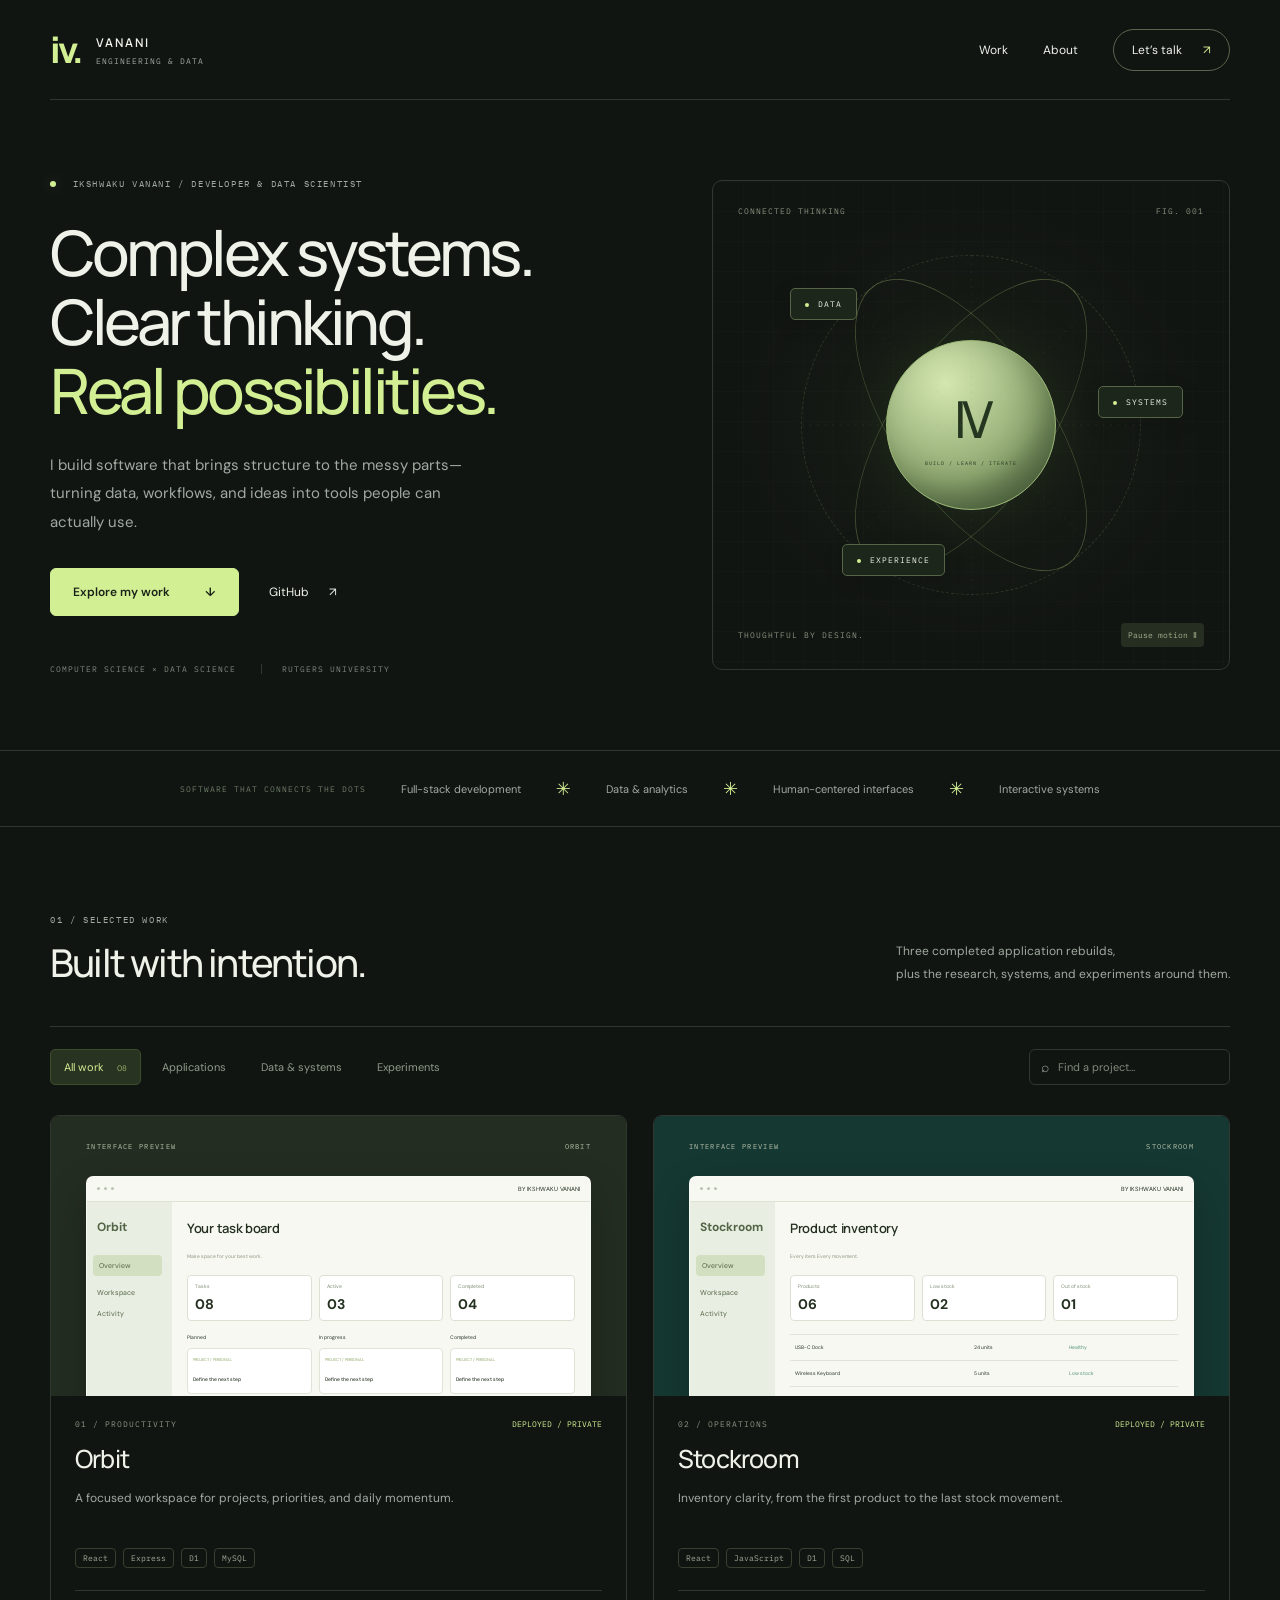
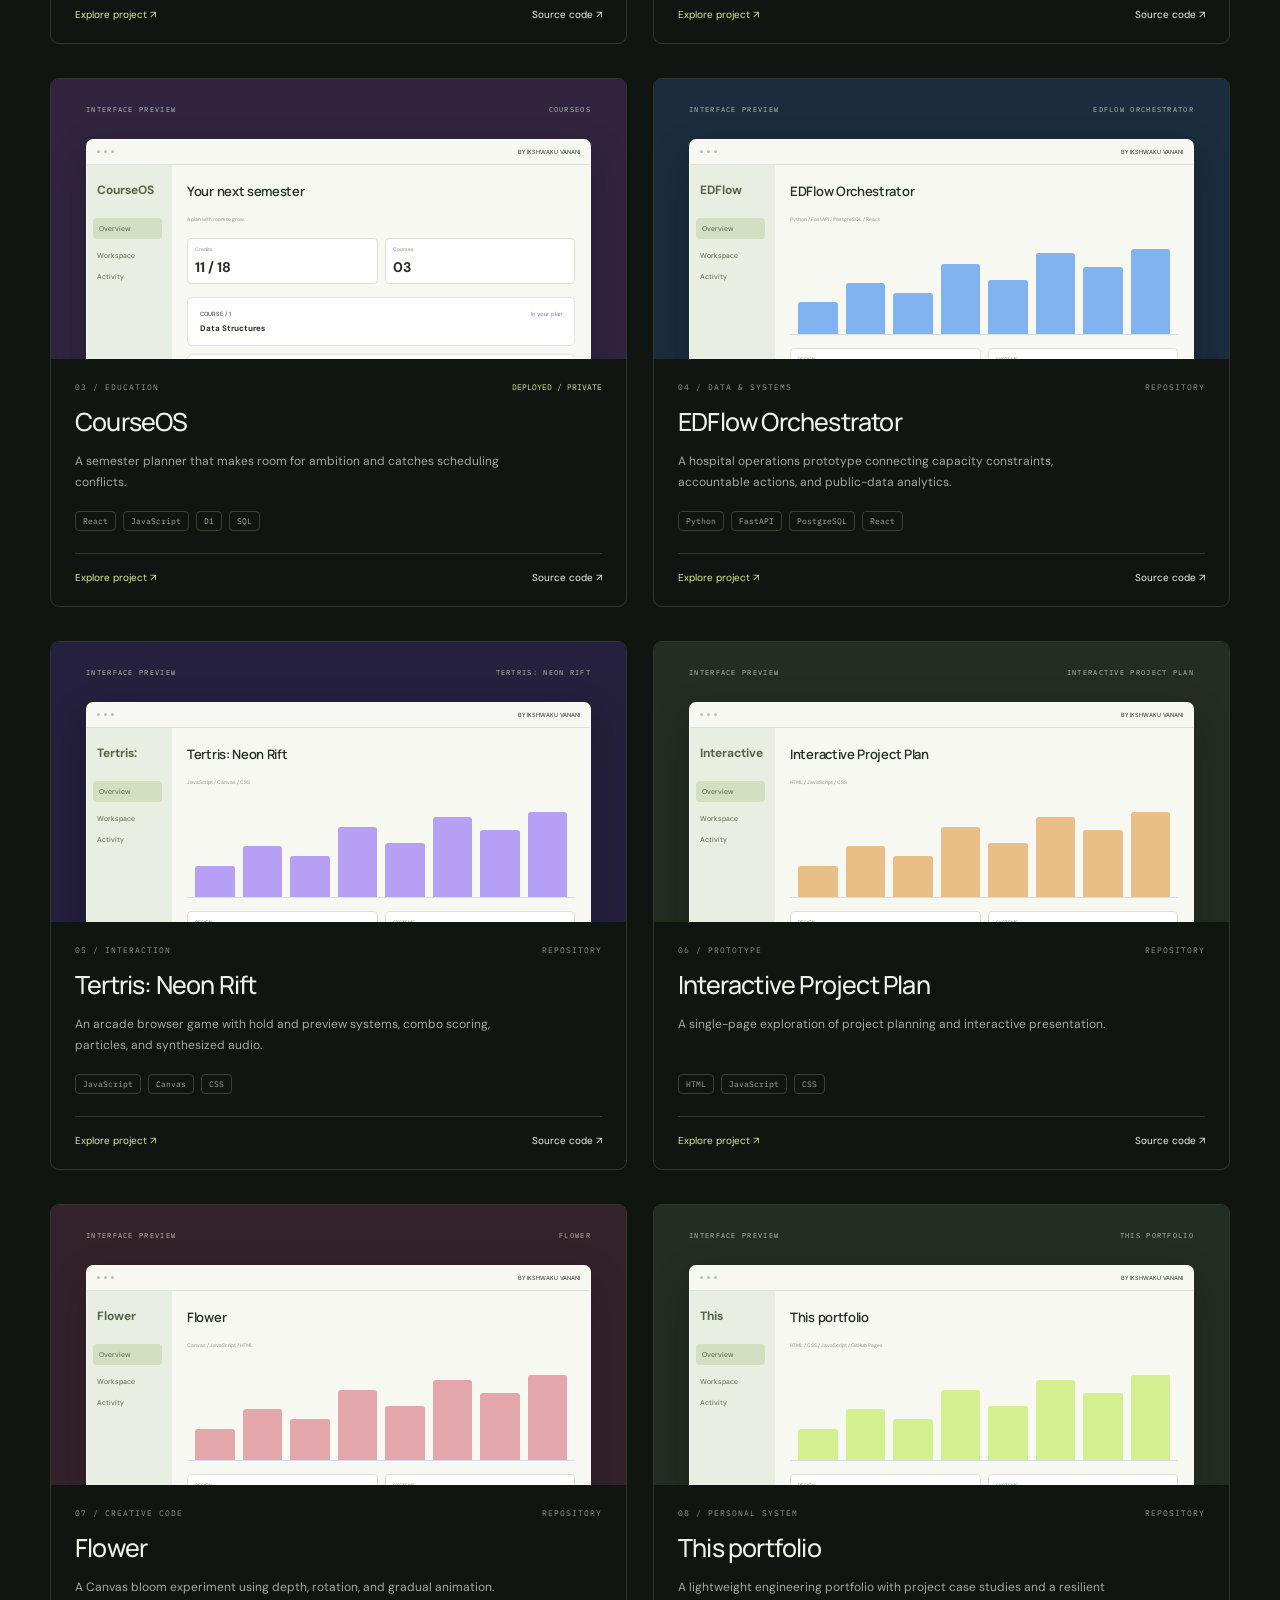
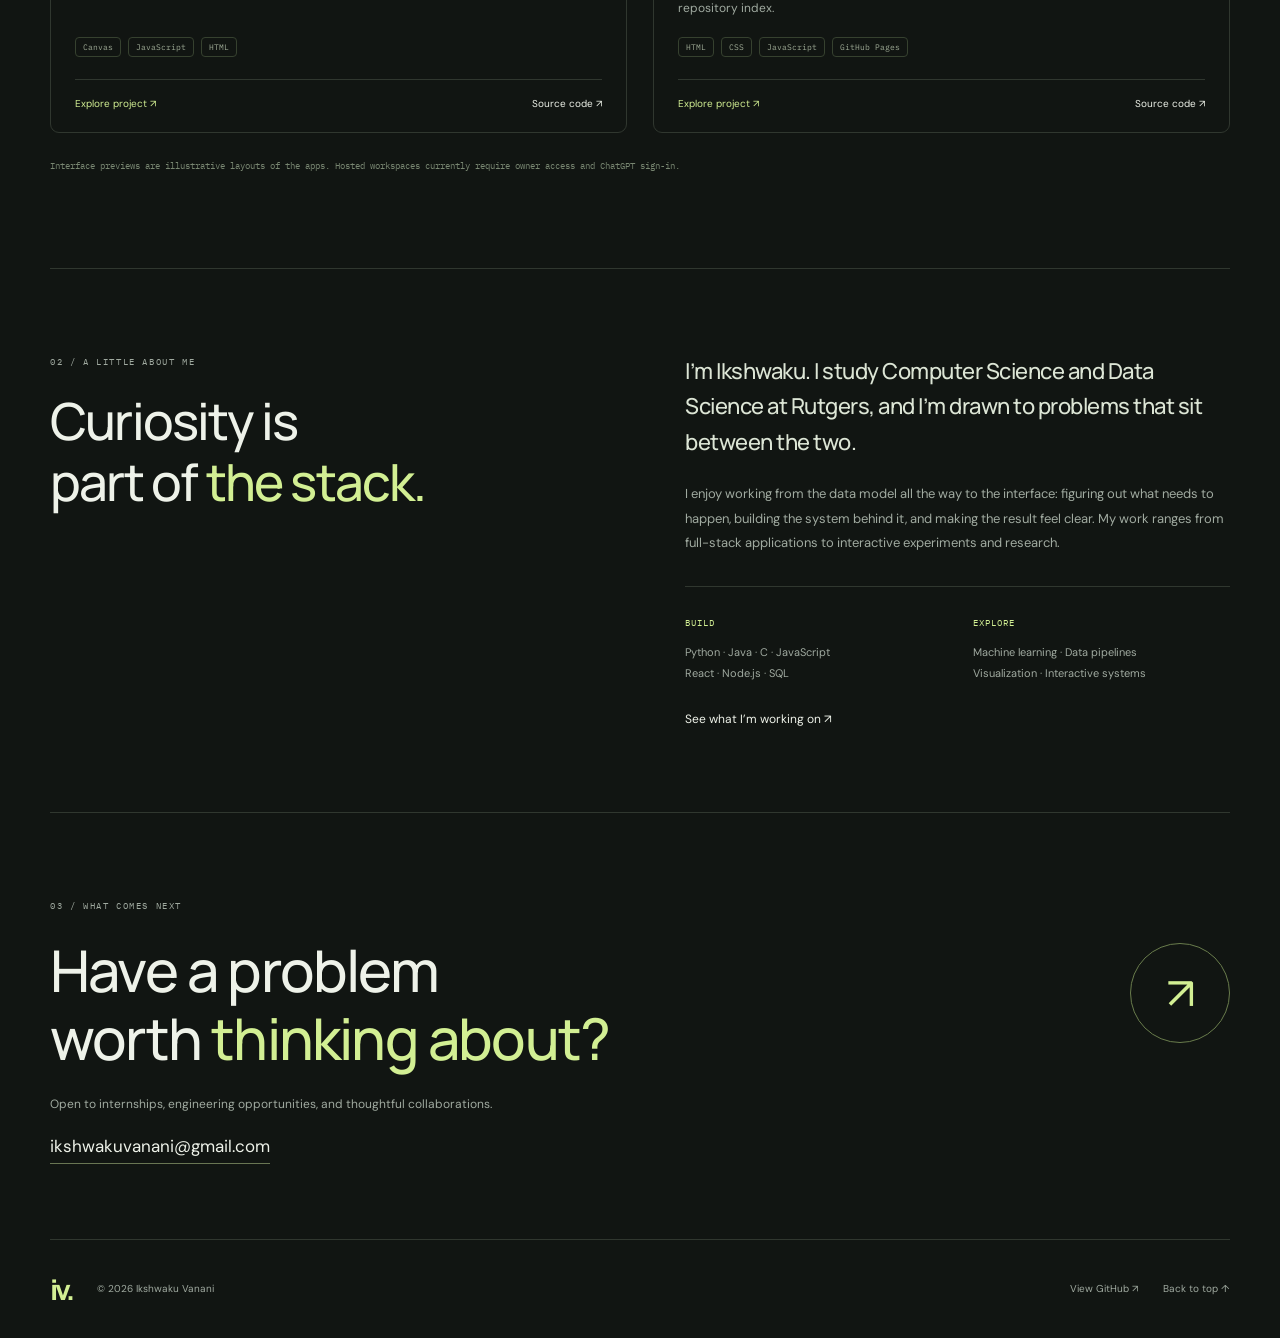
==== index.html @ 369c9acb "Rebuild portfolio with technical visual identity and complete application case studies" ====
<!doctype html><html lang="en"><head><meta charset="utf-8"><meta name="viewport" content="width=device-width,initial-scale=1"><meta name="theme-color" content="#111512"><meta name="description" content="Ikshwaku Vanani — software engineering, data science, and thoughtfully built web applications."><title>IV Vanani — Engineering & Data</title><link rel="icon" href="favicon.svg" type="image/svg+xml"><link rel="preconnect" href="https://fonts.googleapis.com"><link rel="preconnect" href="https://fonts.gstatic.com" crossorigin><link href="https://fonts.googleapis.com/css2?family=DM+Sans:wght@400;500;600;700&family=Manrope:wght@400;500;600;700;800&family=IBM+Plex+Mono:wght@400;500&display=swap" rel="stylesheet"><link rel="stylesheet" href="style.css"></head><body><a class="skip" href="#main">Skip to content</a><header class="site-header"><a class="brand" href="index.html" aria-label="IV Vanani home"><span class="brand-symbol">iv.</span><span>VANANI<span class="brand-sub">ENGINEERING & DATA</span></span></a><nav aria-label="Main navigation"><a href="index.html#work">Work</a><a href="index.html#about">About</a><a href="mailto:ikshwakuvanani@gmail.com" class="nav-contact">Let’s talk <span>↗</span></a></nav></header>
<main id="main"><section class="hero" id="top"><div class="hero-copy"><div class="eyebrow"><i></i> IKSHWAKU VANANI / DEVELOPER & DATA SCIENTIST</div><h1>Complex systems.<br/>Clear thinking.<br/><span>Real possibilities.</span></h1><p>I build software that brings structure to the messy parts—turning data, workflows, and ideas into tools people can actually use.</p><div class="hero-actions"><a class="button primary" href="#work">Explore my work <span>↓</span></a><a class="text-link" href="https://github.com/IkshwakuVanani" target="_blank" rel="noopener noreferrer">GitHub <span>↗</span></a></div><div class="hero-caption"><span>COMPUTER SCIENCE × DATA SCIENCE</span><span>RUTGERS UNIVERSITY</span></div></div><div class="system-art" aria-label="Illustration of an interconnected software system"><div class="art-label"><span>CONNECTED THINKING</span><span>FIG. 001</span></div><div class="orbit-ring r1"></div><div class="orbit-ring r2"></div><div class="orbit-ring r3"></div><div class="core"><span>IV</span><small>BUILD / LEARN / ITERATE</small></div><div class="node n1"><i></i>DATA</div><div class="node n2"><i></i>SYSTEMS</div><div class="node n3"><i></i>EXPERIENCE</div><svg class="art-grid" viewBox="0 0 500 520" aria-hidden="true"><path d="M250 80V440M70 260H430M123 133L377 387M123 387L377 133"/></svg><div class="art-bottom"><span>THOUGHTFUL BY DESIGN.</span><button id="motion-toggle" aria-pressed="false" aria-label="Pause decorative animation">Pause motion Ⅱ</button></div></div></section>
<div class="tech-strip"><span>SOFTWARE THAT CONNECTS THE DOTS</span><span>Full-stack development</span><b>✳</b><span>Data & analytics</span><b>✳</b><span>Human-centered interfaces</span><b>✳</b><span>Interactive systems</span></div>
<section class="work section" id="work"><div class="section-heading"><div><span class="eyebrow">01 / SELECTED WORK</span><h2>Built with intention.</h2></div><p>Three completed application rebuilds,<br/>plus the research, systems, and experiments around them.</p></div><div class="project-tools"><div class="filters" role="group" aria-label="Project category"><button class="active" data-filter="All" aria-pressed="true">All work <span>08</span></button><button data-filter="Applications" aria-pressed="false">Applications</button><button data-filter="Data" aria-pressed="false">Data & systems</button><button data-filter="Experiments" aria-pressed="false">Experiments</button></div><label class="search"><span>⌕</span><span class="sr-only">Search projects</span><input id="search" type="search" placeholder="Find a project…" autocomplete="off"></label></div><p class="sr-only" id="result-count" role="status"></p><div class="projects" id="projects"></div><p class="empty" id="empty" hidden>No projects match that search. Try a different term.</p><p class="data-note">Interface previews are illustrative layouts of the apps. Hosted workspaces currently require owner access and ChatGPT sign-in.</p></section>
<section class="about section" id="about"><div><span class="eyebrow">02 / A LITTLE ABOUT ME</span><h2>Curiosity is<br/>part of <em>the stack.</em></h2></div><div class="about-copy"><p class="large">I’m Ikshwaku. I study Computer Science and Data Science at Rutgers, and I’m drawn to problems that sit between the two.</p><p>I enjoy working from the data model all the way to the interface: figuring out what needs to happen, building the system behind it, and making the result feel clear. My work ranges from full-stack applications to interactive experiments and research.</p><div class="skills"><div><span>BUILD</span><p>Python · Java · C · JavaScript<br/>React · Node.js · SQL</p></div><div><span>EXPLORE</span><p>Machine learning · Data pipelines<br/>Visualization · Interactive systems</p></div></div><a href="https://github.com/IkshwakuVanani" target="_blank" rel="noopener noreferrer" class="text-link">See what I’m working on ↗</a></div></section>
<section class="contact section" id="contact"><span class="eyebrow">03 / WHAT COMES NEXT</span><div><h2>Have a problem<br/>worth <em>thinking about?</em></h2><a class="contact-arrow" href="mailto:ikshwakuvanani@gmail.com" aria-label="Email Ikshwaku Vanani">↗</a></div><p>Open to internships, engineering opportunities, and thoughtful collaborations.</p><a class="email" href="mailto:ikshwakuvanani@gmail.com">ikshwakuvanani@gmail.com</a></section></main>
<footer class="site-footer"><a class="brand-symbol" href="index.html">iv.</a><span>© <span id="year">2026</span> Ikshwaku Vanani</span><a href="https://github.com/IkshwakuVanani" target="_blank" rel="noopener noreferrer">View GitHub ↗</a><a href="#top">Back to top ↑</a></footer><script src="projects.js"></script><script src="app.js" defer></script></body></html>
---- style.css ----
:root{--bg:#111512;--panel:#191e1a;--ink:#eef2e9;--muted:#a0aaa0;--line:#30372f;--accent:#d2ef93}*{box-sizing:border-box}html{scroll-behavior:smooth;scroll-padding-top:100px}body{margin:0;background:var(--bg);color:var(--ink);font:14px 'DM Sans',system-ui,sans-serif}a{color:inherit;text-decoration:none}button,input{font:inherit}button{cursor:pointer}button,a,input{outline-offset:5px}::selection{background:var(--accent);color:var(--bg)}.site-header,.section,.site-footer,.hero{width:min(1320px,calc(100% - 100px));margin:auto}.site-header{height:100px;display:flex;align-items:center;justify-content:space-between;border-bottom:1px solid var(--line)}.brand{display:flex;gap:15px;align-items:center;font:600 12px Manrope;letter-spacing:2px}.brand-symbol{font:800 36px Manrope;letter-spacing:-3px;color:var(--accent)}.brand-sub{display:block;font:8px 'IBM Plex Mono',monospace;letter-spacing:1px;color:var(--muted);margin-top:5px}.site-header nav{display:flex;gap:35px;align-items:center;font-size:12px}.nav-contact{border:1px solid #59654f;padding:12px 18px;border-radius:30px}.nav-contact span{margin-left:18px;color:var(--accent)}.hero{display:grid;grid-template-columns:1.2fr 1fr;gap:40px;align-items:center;min-height:650px;padding-top:55px;padding-bottom:55px}.eyebrow{display:block;font:9px 'IBM Plex Mono',monospace;letter-spacing:1.6px;color:var(--muted);line-height:1.8}.eyebrow i{display:inline-block;width:6px;height:6px;background:var(--accent);border-radius:50%;margin-right:10px;box-shadow:0 0 15px #c8e89950}h1,h2,h3,p{margin-top:0}h1,h2,h3{font-family:Manrope,system-ui,sans-serif}h1{font-size:clamp(42px,4.9vw,73px);font-weight:500;letter-spacing:-3.5px;line-height:1.1;margin:26px 0}h1 span{color:var(--accent)}.hero-copy>p{color:var(--muted);font-size:15px;line-height:1.9;max-width:445px;margin:0 0 32px}.hero-actions{display:flex;align-items:center;gap:30px}.button{display:inline-flex;align-items:center;justify-content:space-between;gap:35px;padding:15px 22px;border-radius:6px;font-size:12px;font-weight:600;border:1px solid var(--line);transition:transform .2s}.button:hover{transform:translateY(-3px)}.primary{background:var(--accent);color:#192218;border-color:var(--accent)}.text-link{font-size:12px;display:inline-flex;gap:20px;align-items:center}.hero-caption{display:flex;gap:25px;margin-top:48px;font:8px 'IBM Plex Mono',monospace;letter-spacing:1px;color:#7d887b}.hero-caption span+span{padding-left:20px;border-left:1px solid var(--line)}.system-art{height:490px;position:relative;border:1px solid var(--line);border-radius:10px;background:radial-gradient(ellipse at center,#303b2240,transparent 65%),linear-gradient(#20251d30 1px,transparent 1px),linear-gradient(90deg,#20251d30 1px,transparent 1px);background-size:auto,30px 30px,30px 30px;overflow:hidden}.art-label,.art-bottom{position:absolute;left:25px;right:25px;display:flex;justify-content:space-between;align-items:center;font:8px 'IBM Plex Mono';letter-spacing:1px;color:#87927e;z-index:3}.art-label{top:25px}.art-bottom{bottom:22px}.art-bottom button{font-size:8px;border:0;padding:7px;color:#a4b18f;background:#262d21;border-radius:4px}.orbit-ring{position:absolute;left:50%;top:50%;border:1px solid #65794c55;border-radius:50%;width:340px;height:340px;transform:translate(-50%,-50%)}.r1{animation:rotate 45s linear infinite;border-style:dashed}.r2{transform:translate(-50%,-50%) rotate(35deg) scaleX(.45);border-color:#a6c17460}.r3{transform:translate(-50%,-50%) rotate(-35deg) scaleX(.45);border-color:#a6c17460}.core{position:absolute;left:50%;top:50%;width:170px;height:170px;transform:translate(-50%,-50%);border-radius:50%;border:1px solid #99b775;background:radial-gradient(circle at 35% 25%,#d5e7b1,#8fa871 58%,#34482c);box-shadow:0 0 70px #a7d47116,inset -15px -18px 30px #26391f55;display:flex;align-items:center;justify-content:center;flex-direction:column;color:#253620}.core>span{font:500 51px Manrope;letter-spacing:-5px}.core small{font:5px 'IBM Plex Mono';letter-spacing:1px;margin-top:7px}.node{position:absolute;border:1px solid #566447;background:#1d261a;padding:10px 14px;border-radius:5px;font:8px 'IBM Plex Mono';letter-spacing:1px;z-index:2;box-shadow:0 5px 20px #0002}.node i{display:inline-block;width:4px;height:4px;background:var(--accent);border-radius:50%;margin-right:9px}.n1{top:22%;left:15%}.n2{right:9%;top:42%}.n3{left:25%;bottom:19%}.art-grid{position:absolute;inset:0;width:100%;height:100%;pointer-events:none}.art-grid path{fill:none;stroke:#82955a22;stroke-dasharray:2 6;stroke-width:1}.tech-strip{border-top:1px solid var(--line);border-bottom:1px solid var(--line);display:flex;justify-content:center;align-items:center;gap:35px;min-height:77px;font-size:11px;color:var(--muted);padding:20px;flex-wrap:wrap}.tech-strip>span:first-child{font:8px 'IBM Plex Mono';letter-spacing:1px;color:#6e7c66}.tech-strip b{color:var(--accent);font-size:18px;font-weight:400}.section{padding-top:85px;padding-bottom:85px}.section-heading{display:flex;justify-content:space-between;align-items:end;gap:30px;margin-bottom:40px}h2{font-weight:500;font-size:clamp(30px,3vw,43px);line-height:1.18;letter-spacing:-1.8px;margin:12px 0 0}h2 em{font-style:normal;color:var(--accent)}.section-heading>p{font-size:12px;color:var(--muted);line-height:1.9;margin:0}.project-tools{display:flex;gap:20px;justify-content:space-between;align-items:center;border-top:1px solid var(--line);padding-top:22px;margin-bottom:30px;flex-wrap:wrap}.filters{display:flex;gap:7px;flex-wrap:wrap}.filters button{background:none;border:1px solid transparent;color:#8f9b89;border-radius:5px;padding:10px 13px;font-size:11px}.filters button.active{background:#293321;color:var(--accent);border-color:#3d4d2c}.filters button span{font-size:8px;margin-left:10px;opacity:.65}.search{display:flex;align-items:center;gap:9px;color:var(--muted);border:1px solid var(--line);border-radius:6px;padding:0 11px}.search input{background:none;border:0;color:var(--ink);padding:10px 0;width:160px;font-size:11px}.search input::placeholder{color:#7f8a79}.projects{display:grid;grid-template-columns:repeat(2,minmax(0,1fr));gap:34px 26px}.project{border:1px solid var(--line);border-radius:9px;overflow:hidden;transition:border-color .2s}.project:hover{border-color:#7c905a}.project-visual{height:280px;overflow:hidden;display:block;position:relative;background:#242d21;padding:26px 35px 0;isolation:isolate}.project-visual.stock{background:#153832}.project-visual.course{background:#30243f}.project-visual.data{background:#1b2c3e}.project-visual.game{background:#24203d}.project-visual.flower{background:#34222a}.visual-top{font:7px 'IBM Plex Mono';letter-spacing:1.3px;display:flex;justify-content:space-between;color:#b7c3ad;margin-bottom:22px}.mini-window{border:1px solid #ffffff40;border-radius:7px 7px 0 0;background:#f7f8f2;color:#243020;height:255px;box-shadow:0 15px 40px #0003;transform:translateY(3px);transition:transform .3s;overflow:hidden}.project:hover .mini-window{transform:translateY(-3px)}.mini-head{height:25px;border-bottom:1px solid #dde3d5;display:flex;gap:4px;align-items:center;padding:0 10px;font-size:7px}.mini-head i{height:3px;width:3px;border-radius:50%;background:#b9c4b2}.mini-head b{margin-left:auto;font-size:6px;font-weight:400}.mini-body{display:grid;grid-template-columns:85px 1fr;min-height:100%}.mini-side{background:#e9eee2;padding:17px 10px;font-size:7px;color:#536546}.mini-side strong{font-size:12px;display:block;margin-bottom:20px}.mini-side div{margin-bottom:12px}.mini-side .picked{background:#d2dfc1;border-radius:4px;padding:6px;margin-left:-4px}.mini-main{padding:17px 15px}.mini-main>strong{font:600 13px Manrope;letter-spacing:-.3px;display:block;margin-bottom:7px}.mini-main>small{font-size:5px;color:#8a957e}.mini-metrics{display:flex;gap:7px;margin:13px 0}.mini-metrics>div{border:1px solid #dce2d3;background:white;border-radius:4px;padding:7px;flex:1;font-size:5px;color:#7b8970}.mini-metrics b{display:block;font-size:14px;color:#243020;margin-top:5px}.mini-board{display:grid;grid-template-columns:repeat(3,1fr);gap:7px}.mini-column>span{font-size:5px;display:block;margin-bottom:7px}.mini-task{padding:8px 5px;border:1px solid #dfe4d7;border-radius:4px;background:#fff;margin:5px 0;min-height:37px}.mini-task small{font-size:4px;color:#8ca562;display:block;margin-bottom:5px}.mini-task b{font-size:5px;font-weight:500}.mini-table{width:100%;font-size:5px;border-collapse:collapse;margin-top:8px}.mini-table td{padding:9px 5px;border-top:1px solid #dfe4d8}.mini-table td:last-child{color:#4d906e}.mini-course{background:white;padding:12px;border:1px solid #e6e0ed;border-radius:5px;margin-top:8px;display:flex;justify-content:space-between;font-size:6px}.mini-course b{display:block;font-size:8px;margin-top:5px}.mini-course span:last-child{color:#9673ba}.mini-chart{margin-top:20px;height:90px;display:flex;align-items:end;gap:8px;border-bottom:1px solid #d5deea;padding:0 8px}.mini-chart i{flex:1;background:#95b7d4;border-radius:3px 3px 0 0}.project-copy{padding:23px 24px 22px}.project-kicker{font:8px 'IBM Plex Mono';letter-spacing:1px;color:#899681;display:flex;justify-content:space-between;margin-bottom:12px}.project-kicker .live{color:var(--accent);letter-spacing:0}.project h3{font-size:25px;font-weight:500;letter-spacing:-.8px;margin-bottom:12px}.project-copy>p{font-size:12px;color:var(--muted);line-height:1.8;max-width:430px;min-height:43px}.stack{display:flex;flex-wrap:wrap;gap:7px;margin:17px 0 22px}.stack span{color:#9fab96;border:1px solid #36412f;border-radius:4px;padding:4px 7px;font:8px 'IBM Plex Mono'}.project-links{display:flex;justify-content:space-between;gap:12px;font-size:10px;padding-top:17px;border-top:1px solid var(--line)}.project-links a:first-child{color:var(--accent)}.project-links small{font-size:8px;color:var(--muted)}.data-note{font:9px 'IBM Plex Mono';line-height:1.8;color:#788671;margin-top:25px;max-width:760px}.about{display:grid;grid-template-columns:1fr 1fr;border-top:1px solid var(--line);gap:90px}.about h2{font-size:clamp(35px,4vw,57px);margin-top:20px}.about-copy p{color:var(--muted);font-size:13px;line-height:1.9}.about-copy .large{font:500 22px Manrope;letter-spacing:-.5px;color:#dce5d5;line-height:1.6}.skills{display:grid;grid-template-columns:1fr 1fr;gap:30px;border-top:1px solid var(--line);padding-top:25px;margin-top:30px}.skills span{font:9px 'IBM Plex Mono';letter-spacing:1px;color:var(--accent)}.skills p{font-size:11px;margin:12px 0 25px}.contact{border-top:1px solid var(--line);padding-bottom:75px}.contact>div{display:flex;align-items:center;justify-content:space-between}.contact h2{font-size:clamp(35px,4.5vw,65px);margin-top:23px}.contact-arrow{display:grid;place-items:center;border:1px solid #697c4c;border-radius:50%;width:100px;height:100px;color:var(--accent);font-size:45px}.contact>p{color:var(--muted);margin:23px 0;font-size:12px}.email{font-size:17px;border-bottom:1px solid #697653;padding-bottom:6px;display:inline-block}.site-footer{padding:30px 0;border-top:1px solid var(--line);display:flex;align-items:center;gap:25px;font-size:10px;color:var(--muted)}.site-footer a:nth-last-child(2){margin-left:auto}.site-footer .brand-symbol{font-size:28px}.sr-only,.skip:not(:focus){position:absolute;width:1px;height:1px;padding:0;overflow:hidden;clip:rect(0,0,0,0);white-space:nowrap;border:0}.skip:focus{position:fixed;top:10px;left:10px;z-index:10;padding:15px;background:var(--accent);color:var(--bg)}.empty{padding:40px;text-align:center;border:1px dashed var(--line);color:var(--muted)}[hidden]{display:none!important}.detail-top{padding-top:45px}.detail-hero{margin:55px 0 35px;display:grid;grid-template-columns:1fr 1fr;gap:60px;align-items:center}.detail-hero h1{font-size:clamp(40px,5vw,68px);margin:18px 0}.detail-hero p{font-size:15px;line-height:1.9;color:var(--muted)}.detail-hero .project-visual{height:330px;border:1px solid var(--line);border-radius:8px}.detail-hero .mini-window{height:300px}.detail-hero .mini-main>strong{font-size:16px}.detail-actions{display:flex;gap:13px;flex-wrap:wrap}.case-section{padding:40px 0;border-top:1px solid var(--line);display:grid;grid-template-columns:1fr 2fr;gap:50px}.case-section h2{font-size:25px;margin:0}.case-section p,.case-section li{font-size:14px;line-height:1.9;color:var(--muted);margin-bottom:15px}.case-section ul{padding-left:19px;margin:0}.case-section .limit{background:#20291d;border:1px solid #425333;padding:20px 24px;border-radius:6px;font-size:12px;color:#b4c6a2}.architecture{display:flex;align-items:center;gap:10px;flex-wrap:wrap}.architecture span{border:1px solid #4b5d38;padding:14px;border-radius:5px;font:10px 'IBM Plex Mono';color:var(--accent)}.architecture b{font-size:12px;color:var(--muted)}.motion-paused .r1{animation-play-state:paused}.contact-arrow:hover{background:var(--accent);color:var(--bg)}@keyframes rotate{to{transform:translate(-50%,-50%) rotate(360deg)}}@media(min-width:1600px){.hero{min-height:740px}.system-art{height:540px}.project-visual{height:320px}.mini-window{height:300px}}@media(max-width:1100px){.site-header,.section,.site-footer,.hero{width:calc(100% - 60px)}.hero{gap:25px}h1{letter-spacing:-2.5px}.system-art{height:430px}.orbit-ring{width:280px;height:280px}.core{width:140px;height:140px}.project-visual{padding:22px 22px 0;height:255px}.mini-side{padding:15px 7px}.mini-body{grid-template-columns:70px 1fr}.mini-main{padding:15px 10px}.tech-strip{gap:20px}.about{gap:50px}}@media(max-width:800px){.hero{grid-template-columns:1fr;min-height:auto;padding-top:45px;padding-bottom:45px;gap:40px}.hero-copy>p{max-width:570px}.system-art{height:360px}.hero-caption{margin-top:30px}.core{width:150px;height:150px}.orbit-ring{width:280px;height:280px}.section{padding-top:55px;padding-bottom:55px}.section-heading{align-items:start;gap:20px}.section-heading>p{font-size:11px}.projects{gap:25px 18px}.project-copy{padding:20px}.project h3{font-size:22px}.project-visual{height:230px;padding:20px 15px 0}.visual-top{margin-bottom:18px;font-size:6px}.mini-body{grid-template-columns:55px 1fr}.mini-side{font-size:5px;padding:12px 6px}.mini-side strong{font-size:9px}.mini-main{padding:12px 8px}.mini-main>strong{font-size:10px}.mini-metrics{gap:4px}.mini-metrics>div{padding:5px}.mini-metrics b{font-size:11px}.mini-task{padding:5px 3px}.about{gap:30px}.about-copy .large{font-size:18px}.skills{gap:15px}.detail-hero{gap:25px}.detail-hero .project-visual{height:280px}.case-section{grid-template-columns:1fr 2fr;gap:25px}}@media(max-width:600px){.site-header,.section,.site-footer,.hero{width:calc(100% - 40px)}.site-header{height:85px}.site-header nav{gap:18px;font-size:11px}.nav-contact{padding:9px 12px}.nav-contact span{margin-left:8px}.site-header nav>a:nth-child(2){display:none}.brand{gap:10px}.brand-sub{font-size:6px;letter-spacing:.4px}.brand-symbol{font-size:29px}.brand{font-size:9px}h1{font-size:43px;letter-spacing:-2.2px}.hero .eyebrow{font-size:7px;letter-spacing:1px}.hero-copy>p{font-size:13px}.hero-caption{gap:10px;font-size:6px}.hero-caption span+span{padding-left:10px}.system-art{height:340px}.art-label,.art-bottom{left:18px;right:18px;font-size:6px}.n1{left:10%}.n2{right:6%}.n3{left:20%}.node{font-size:6px;padding:8px 10px}.tech-strip>span:first-child{width:100%;text-align:center}.tech-strip{gap:15px;font-size:9px}.tech-strip>span:last-child,.tech-strip>b:last-of-type{display:none}.section-heading{display:block;margin-bottom:25px}.section-heading>p{margin-top:16px;line-height:1.7}.section-heading>p br{display:none}.project-tools{padding-top:18px;gap:16px}.filters{gap:3px;width:100%}.filters button{padding:9px;font-size:9px}.filters button span{margin-left:4px;font-size:7px}.search{width:100%}.search input{width:100%}.projects{grid-template-columns:1fr;gap:25px}.project-visual{height:270px;padding:24px 28px 0}.visual-top{font-size:7px}.mini-body{grid-template-columns:75px 1fr}.mini-side{font-size:7px;padding:15px 10px}.mini-side strong{font-size:11px}.mini-main{padding:17px 13px}.mini-main>strong{font-size:12px}.mini-metrics>div{padding:7px}.mini-metrics b{font-size:14px}.mini-task{padding:8px 5px}.project-copy>p{min-height:0}.about{grid-template-columns:1fr;gap:25px}.about h2{font-size:43px}.about-copy .large{font-size:21px}.contact>div{gap:15px}.contact h2{font-size:36px}.contact-arrow{width:63px;height:63px;min-width:63px;font-size:30px}.email{font-size:14px}.site-footer{flex-wrap:wrap;font-size:8px;gap:15px}.site-footer a:last-child{margin-left:auto}.site-footer a:nth-last-child(2){margin-left:0}.detail-hero{grid-template-columns:1fr;margin-top:35px}.detail-hero h1{font-size:45px}.detail-hero p{font-size:13px}.detail-hero .project-visual{height:290px}.case-section{grid-template-columns:1fr;gap:20px;padding:30px 0}.case-section p,.case-section li{font-size:13px}.architecture{gap:8px}.architecture span{font-size:8px;padding:11px}.detail-actions .button{padding:13px 16px;font-size:10px;gap:20px}.data-note{font-size:8px}}@media(prefers-reduced-motion:reduce){html{scroll-behavior:auto}*,*::before,*::after{animation:none!important;transition:none!important}}
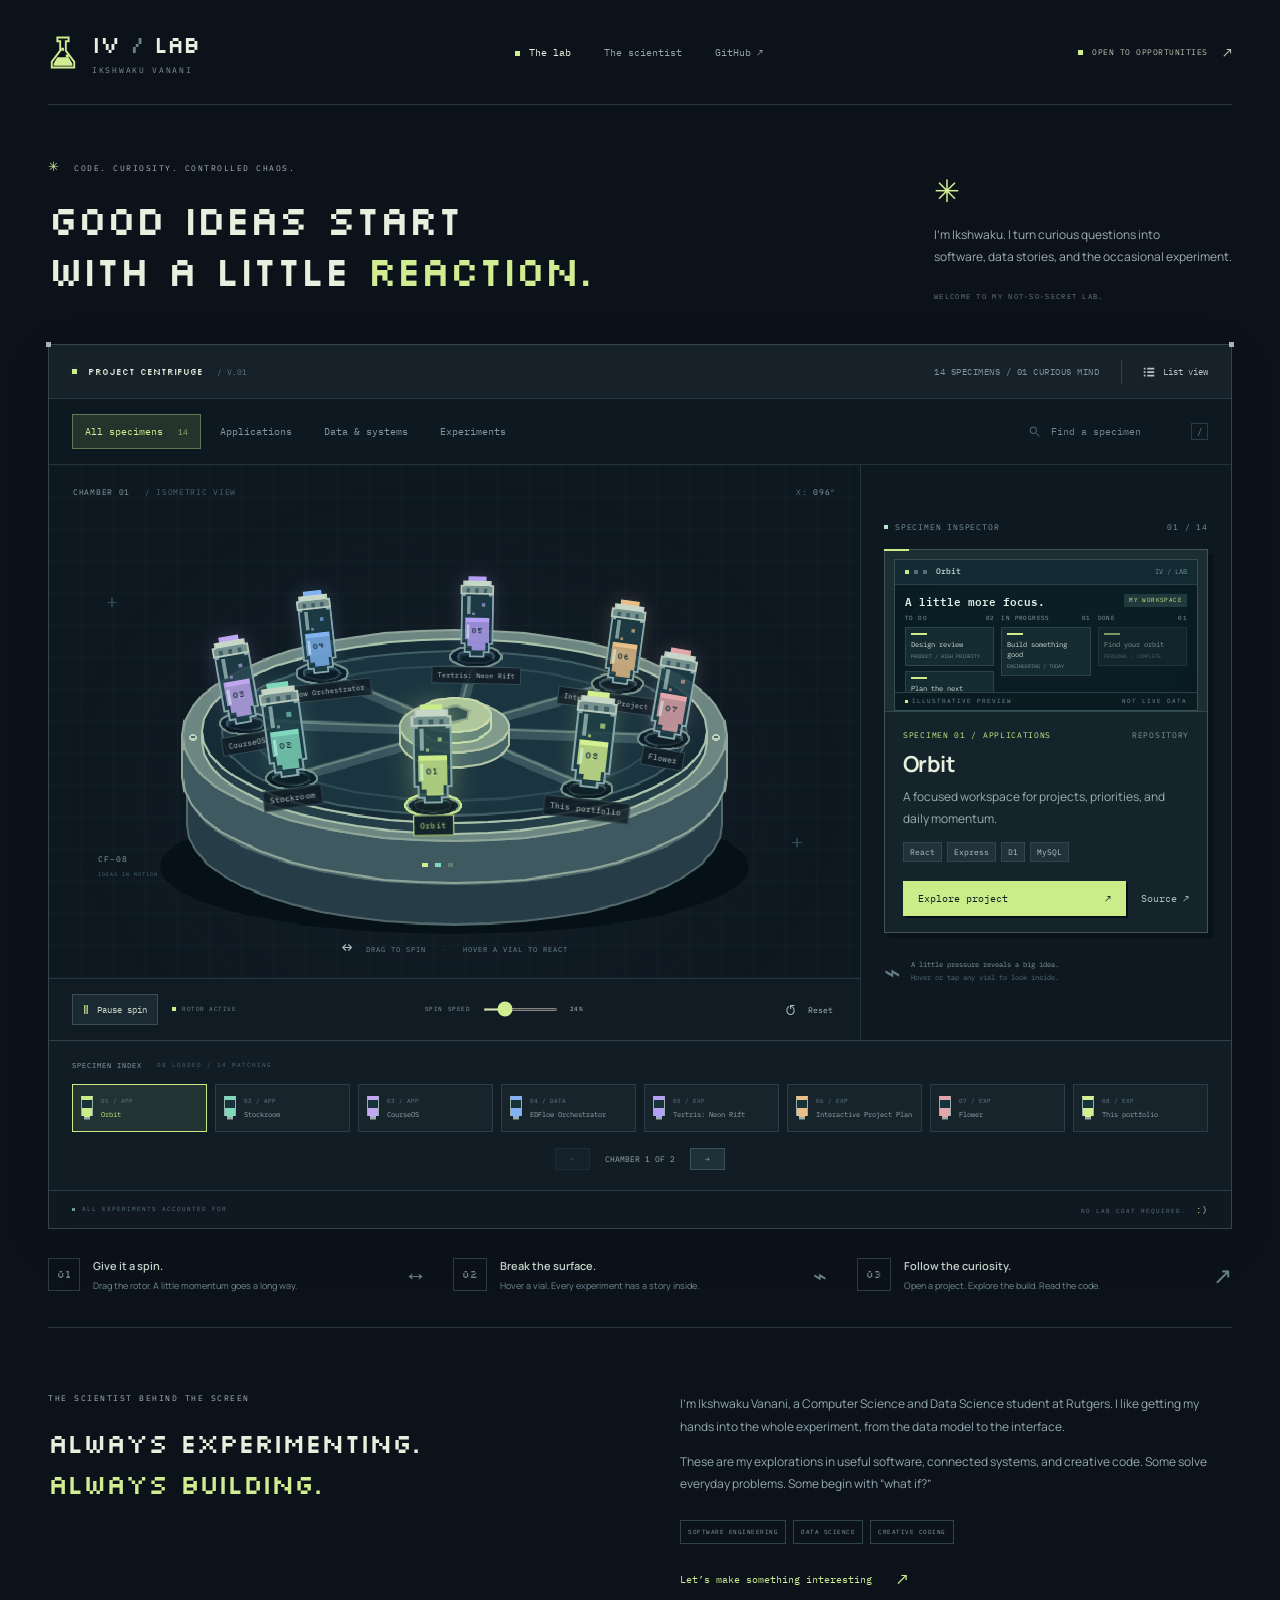
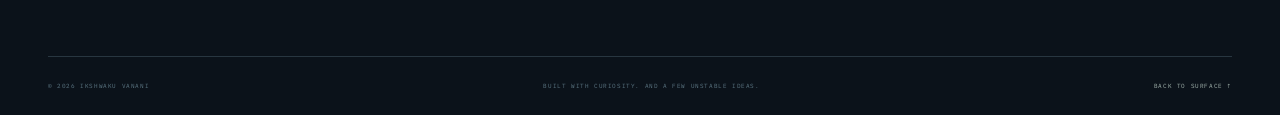
==== commit ee8c139a: "Redesign portfolio as an interactive 8-bit project laboratory Add a draggable centrifuge with moment" ====
--- a/index.html
+++ b/index.html
@@ -1,7 +1,34 @@
-<!doctype html><html lang="en"><head><meta charset="utf-8"><meta name="viewport" content="width=device-width,initial-scale=1"><meta name="theme-color" content="#111512"><meta name="description" content="Ikshwaku Vanani — software engineering, data science, and thoughtfully built web applications."><title>IV Vanani — Engineering & Data</title><link rel="icon" href="favicon.svg" type="image/svg+xml"><link rel="preconnect" href="https://fonts.googleapis.com"><link rel="preconnect" href="https://fonts.gstatic.com" crossorigin><link href="https://fonts.googleapis.com/css2?family=DM+Sans:wght@400;500;600;700&family=Manrope:wght@400;500;600;700;800&family=IBM+Plex+Mono:wght@400;500&display=swap" rel="stylesheet"><link rel="stylesheet" href="style.css"></head><body><a class="skip" href="#main">Skip to content</a><header class="site-header"><a class="brand" href="index.html" aria-label="IV Vanani home"><span class="brand-symbol">iv.</span><span>VANANI<span class="brand-sub">ENGINEERING & DATA</span></span></a><nav aria-label="Main navigation"><a href="index.html#work">Work</a><a href="index.html#about">About</a><a href="mailto:ikshwakuvanani@gmail.com" class="nav-contact">Let’s talk <span>↗</span></a></nav></header>
-<main id="main"><section class="hero" id="top"><div class="hero-copy"><div class="eyebrow"><i></i> IKSHWAKU VANANI / DEVELOPER & DATA SCIENTIST</div><h1>Complex systems.<br/>Clear thinking.<br/><span>Real possibilities.</span></h1><p>I build software that brings structure to the messy parts—turning data, workflows, and ideas into tools people can actually use.</p><div class="hero-actions"><a class="button primary" href="#work">Explore my work <span>↓</span></a><a class="text-link" href="https://github.com/IkshwakuVanani" target="_blank" rel="noopener noreferrer">GitHub <span>↗</span></a></div><div class="hero-caption"><span>COMPUTER SCIENCE × DATA SCIENCE</span><span>RUTGERS UNIVERSITY</span></div></div><div class="system-art" aria-label="Illustration of an interconnected software system"><div class="art-label"><span>CONNECTED THINKING</span><span>FIG. 001</span></div><div class="orbit-ring r1"></div><div class="orbit-ring r2"></div><div class="orbit-ring r3"></div><div class="core"><span>IV</span><small>BUILD / LEARN / ITERATE</small></div><div class="node n1"><i></i>DATA</div><div class="node n2"><i></i>SYSTEMS</div><div class="node n3"><i></i>EXPERIENCE</div><svg class="art-grid" viewBox="0 0 500 520" aria-hidden="true"><path d="M250 80V440M70 260H430M123 133L377 387M123 387L377 133"/></svg><div class="art-bottom"><span>THOUGHTFUL BY DESIGN.</span><button id="motion-toggle" aria-pressed="false" aria-label="Pause decorative animation">Pause motion Ⅱ</button></div></div></section>
-<div class="tech-strip"><span>SOFTWARE THAT CONNECTS THE DOTS</span><span>Full-stack development</span><b>✳</b><span>Data & analytics</span><b>✳</b><span>Human-centered interfaces</span><b>✳</b><span>Interactive systems</span></div>
-<section class="work section" id="work"><div class="section-heading"><div><span class="eyebrow">01 / SELECTED WORK</span><h2>Built with intention.</h2></div><p>Three completed application rebuilds,<br/>plus the research, systems, and experiments around them.</p></div><div class="project-tools"><div class="filters" role="group" aria-label="Project category"><button class="active" data-filter="All" aria-pressed="true">All work <span>08</span></button><button data-filter="Applications" aria-pressed="false">Applications</button><button data-filter="Data" aria-pressed="false">Data & systems</button><button data-filter="Experiments" aria-pressed="false">Experiments</button></div><label class="search"><span>⌕</span><span class="sr-only">Search projects</span><input id="search" type="search" placeholder="Find a project…" autocomplete="off"></label></div><p class="sr-only" id="result-count" role="status"></p><div class="projects" id="projects"></div><p class="empty" id="empty" hidden>No projects match that search. Try a different term.</p><p class="data-note">Interface previews are illustrative layouts of the apps. Hosted workspaces currently require owner access and ChatGPT sign-in.</p></section>
-<section class="about section" id="about"><div><span class="eyebrow">02 / A LITTLE ABOUT ME</span><h2>Curiosity is<br/>part of <em>the stack.</em></h2></div><div class="about-copy"><p class="large">I’m Ikshwaku. I study Computer Science and Data Science at Rutgers, and I’m drawn to problems that sit between the two.</p><p>I enjoy working from the data model all the way to the interface: figuring out what needs to happen, building the system behind it, and making the result feel clear. My work ranges from full-stack applications to interactive experiments and research.</p><div class="skills"><div><span>BUILD</span><p>Python · Java · C · JavaScript<br/>React · Node.js · SQL</p></div><div><span>EXPLORE</span><p>Machine learning · Data pipelines<br/>Visualization · Interactive systems</p></div></div><a href="https://github.com/IkshwakuVanani" target="_blank" rel="noopener noreferrer" class="text-link">See what I’m working on ↗</a></div></section>
-<section class="contact section" id="contact"><span class="eyebrow">03 / WHAT COMES NEXT</span><div><h2>Have a problem<br/>worth <em>thinking about?</em></h2><a class="contact-arrow" href="mailto:ikshwakuvanani@gmail.com" aria-label="Email Ikshwaku Vanani">↗</a></div><p>Open to internships, engineering opportunities, and thoughtful collaborations.</p><a class="email" href="mailto:ikshwakuvanani@gmail.com">ikshwakuvanani@gmail.com</a></section></main>
-<footer class="site-footer"><a class="brand-symbol" href="index.html">iv.</a><span>© <span id="year">2026</span> Ikshwaku Vanani</span><a href="https://github.com/IkshwakuVanani" target="_blank" rel="noopener noreferrer">View GitHub ↗</a><a href="#top">Back to top ↑</a></footer><script src="projects.js"></script><script src="app.js" defer></script></body></html>
+<!doctype html>
+<html lang="en">
+<head>
+<meta charset="utf-8"><meta name="viewport" content="width=device-width,initial-scale=1"><meta name="theme-color" content="#0b121a">
+<meta name="description" content="Step into Ikshwaku Vanani’s interactive pixel lab. Spin the centrifuge, crack open a vial, and discover projects in software, data, and creative code.">
+<title>IV / LAB — Ideas in motion</title><link rel="icon" href="favicon.svg" type="image/svg+xml">
+<link rel="preconnect" href="https://fonts.googleapis.com"><link rel="preconnect" href="https://fonts.gstatic.com" crossorigin><link href="https://fonts.googleapis.com/css2?family=IBM+Plex+Mono:wght@400;500;600&family=Manrope:wght@400;500;600;700;800&family=Silkscreen:wght@400;700&display=swap" rel="stylesheet">
+<link rel="stylesheet" href="style.css"><script src="projects.js" defer></script><script src="previews.js" defer></script><script src="app.js" defer></script>
+</head>
+<body>
+<a class="skip" href="#main">Skip to the lab</a>
+<header class="site-header wrap">
+<a class="brand" href="index.html" aria-label="IV Lab home"><svg class="brand-flask" viewBox="0 0 32 36" aria-hidden="true"><path d="M10 2h12v4h-3v10l9 12v6H4v-6l9-12V6h-3z" fill="none" stroke="currentColor" stroke-width="2"/><path d="M10 23h12l4 7v2H6v-2z" fill="currentColor"/><path d="M14 13h3v3h-3zM19 20h3v3h-3z" fill="currentColor"/></svg><span>IV<span class="brand-slash"> / </span>LAB<small>IKSHWAKU VANANI</small></span></a>
+<nav aria-label="Main navigation"><a class="nav-active" href="#work"><i></i>The lab</a><a href="#about">The scientist</a><a href="https://github.com/IkshwakuVanani" target="_blank" rel="noopener noreferrer">GitHub ↗</a></nav>
+<a class="availability" href="mailto:ikshwakuvanani@gmail.com"><i></i>OPEN TO OPPORTUNITIES <span>↗</span></a>
+</header>
+<main id="main">
+<noscript><p class="wrap">This interactive lab needs JavaScript. You can also <a href="https://github.com/IkshwakuVanani">explore all my repositories on GitHub ↗</a>.</p></noscript>
+<section class="hero wrap" id="top"><div><div class="eyebrow"><span class="tiny-cross">✳</span> CODE. CURIOSITY. CONTROLLED CHAOS.</div><h1>Good ideas start<br>with a little <span>reaction.</span></h1></div><div class="hero-note"><span class="pixel-spark" aria-hidden="true">✳</span><p>I’m Ikshwaku. I turn curious questions into<br class="desktop-break"> software, data stories, and the occasional experiment.</p><span class="mono-note">WELCOME TO MY NOT-SO-SECRET LAB.</span></div></section>
+<section class="lab wrap" id="work" aria-label="Interactive project centrifuge">
+<div class="lab-toolbar"><div class="lab-title"><span class="live-light"></span>PROJECT CENTRIFUGE <span class="version">/ V.01</span></div><div class="lab-toolbar-right"><span id="sample-count">LOADING SPECIMENS</span><button id="view-toggle" class="icon-button" aria-pressed="false" aria-label="Switch to project list"><svg viewBox="0 0 16 16" aria-hidden="true"><path d="M2 3h2v2H2zm4 0h8v2H6zM2 7h2v2H2zm4 0h8v2H6zM2 11h2v2H2zm4 0h8v2H6z" fill="currentColor"/></svg><span>List view</span></button></div></div>
+<div class="filter-bar"><div class="filters" role="group" aria-label="Filter projects"><button class="active" data-filter="All" aria-pressed="true">All specimens <span id="all-count">14</span></button><button data-filter="Applications" aria-pressed="false">Applications</button><button data-filter="Data" aria-pressed="false">Data & systems</button><button data-filter="Experiments" aria-pressed="false">Experiments</button></div><label class="search"><svg viewBox="0 0 16 16" aria-hidden="true"><circle cx="6.5" cy="6.5" r="4" fill="none" stroke="currentColor"/><path d="m10 10 4 4" stroke="currentColor"/></svg><input id="search" type="search" aria-label="Search projects" placeholder="Find a specimen" autocomplete="off"><kbd>/</kbd></label></div>
+<div class="lab-body" id="lab-body"><div class="machine-area"><div class="scene-caption"><span id="chamber-label">CHAMBER 01 <span class="muted">/ ISOMETRIC VIEW</span></span><span class="scene-coordinate">X: <b id="angle-readout">000</b>°</span></div>
+<div class="scene" id="scene" aria-label="Draggable centrifuge. Drag to spin; use left and right arrows to rotate." tabindex="0" aria-describedby="scene-help"><div class="scene-cross cross-one" aria-hidden="true">+</div><div class="scene-cross cross-two" aria-hidden="true">+</div><canvas id="centrifuge" width="760" height="480" aria-hidden="true"></canvas><div id="vials" class="vials"></div><span class="machine-annotation" aria-hidden="true">CF–08<br><span>IDEAS IN MOTION</span></span><div class="scene-hint" id="scene-help"><span>↔</span> DRAG TO SPIN <i>·</i> HOVER A VIAL TO REACT</div></div>
+<div class="machine-controls"><div class="motor-control"><button id="motion-toggle" class="motor-button" aria-pressed="false"><span id="motion-icon">Ⅱ</span><span id="motion-label">Pause spin</span></button><span class="motor-status"><i></i><span id="motor-state">ROTOR ACTIVE</span></span></div><label class="speed-control" for="speed">SPIN SPEED <input id="speed" type="range" min="0" max="100" value="24" aria-label="Spin speed"><span id="speed-value">24%</span></label><button id="reset" class="reset-button" aria-label="Reset centrifuge position and speed">↺ <span>Reset</span></button></div></div>
+<aside class="viewer" id="viewer" aria-label="Selected project preview"><div class="viewer-eyebrow"><span><i></i> SPECIMEN INSPECTOR</span><span id="viewer-number">01 / 14</span></div><div id="project-preview"></div><div class="viewer-tip"><span>⌁</span><p>A little pressure reveals a big idea.<br><span>Hover or tap any vial to look inside.</span></p></div></aside></div>
+<div id="project-list" class="project-list" hidden></div><div id="empty" class="empty" hidden><span>∅</span><h2>No specimens found.</h2><p>Try another search or category.</p><button id="clear-filters">Clear filters ↗</button></div>
+<div class="specimen-shelf"><div class="shelf-label">SPECIMEN INDEX <span id="shelf-count">08 LOADED</span></div><div id="specimen-index" class="specimen-index"></div><div class="batch-controls" id="batch-controls" hidden><button id="previous-batch" aria-label="Previous set of vials">←</button><span id="batch-label"></span><button id="next-batch" aria-label="Next set of vials">→</button></div></div>
+<div class="lab-status"><span><i></i> ALL EXPERIMENTS ACCOUNTED FOR</span><span>NO LAB COAT REQUIRED. <span class="status-smile">:)</span></span></div><p id="result-count" class="sr-only" role="status" aria-live="polite"></p>
+</section>
+<section class="instructions wrap" aria-label="How to explore"><div><span class="instruction-number">01</span><div><h2>Give it a spin.</h2><p>Drag the rotor. A little momentum goes a long way.</p></div><span class="instruction-icon" aria-hidden="true">↔</span></div><div><span class="instruction-number">02</span><div><h2>Break the surface.</h2><p>Hover a vial. Every experiment has a story inside.</p></div><span class="instruction-icon" aria-hidden="true">⌁</span></div><div><span class="instruction-number">03</span><div><h2>Follow the curiosity.</h2><p>Open a project. Explore the build. Read the code.</p></div><span class="instruction-icon" aria-hidden="true">↗</span></div></section>
+<section class="about wrap" id="about"><div><div class="eyebrow">THE SCIENTIST BEHIND THE SCREEN</div><h2>Always experimenting.<br><span>Always building.</span></h2></div><div><p>I’m Ikshwaku Vanani, a Computer Science and Data Science student at Rutgers. I like getting my hands into the whole experiment, from the data model to the interface.</p><p>These are my explorations in useful software, connected systems, and creative code. Some solve everyday problems. Some begin with “what if?”</p><div class="about-tags"><span>SOFTWARE ENGINEERING</span><span>DATA SCIENCE</span><span>CREATIVE CODING</span></div><a class="contact-link" href="mailto:ikshwakuvanani@gmail.com">Let’s make something interesting <span>↗</span></a></div></section>
+</main><footer class="site-footer wrap"><span>© <span id="year">2026</span> IKSHWAKU VANANI</span><span>BUILT WITH CURIOSITY. AND A FEW UNSTABLE IDEAS.</span><a href="#top">BACK TO SURFACE ↑</a></footer>
+</body></html>
--- a/style.css
+++ b/style.css
@@ -1 +1,12 @@
-:root{--bg:#111512;--panel:#191e1a;--ink:#eef2e9;--muted:#a0aaa0;--line:#30372f;--accent:#d2ef93}*{box-sizing:border-box}html{scroll-behavior:smooth;scroll-padding-top:100px}body{margin:0;background:var(--bg);color:var(--ink);font:14px 'DM Sans',system-ui,sans-serif}a{color:inherit;text-decoration:none}button,input{font:inherit}button{cursor:pointer}button,a,input{outline-offset:5px}::selection{background:var(--accent);color:var(--bg)}.site-header,.section,.site-footer,.hero{width:min(1320px,calc(100% - 100px));margin:auto}.site-header{height:100px;display:flex;align-items:center;justify-content:space-between;border-bottom:1px solid var(--line)}.brand{display:flex;gap:15px;align-items:center;font:600 12px Manrope;letter-spacing:2px}.brand-symbol{font:800 36px Manrope;letter-spacing:-3px;color:var(--accent)}.brand-sub{display:block;font:8px 'IBM Plex Mono',monospace;letter-spacing:1px;color:var(--muted);margin-top:5px}.site-header nav{display:flex;gap:35px;align-items:center;font-size:12px}.nav-contact{border:1px solid #59654f;padding:12px 18px;border-radius:30px}.nav-contact span{margin-left:18px;color:var(--accent)}.hero{display:grid;grid-template-columns:1.2fr 1fr;gap:40px;align-items:center;min-height:650px;padding-top:55px;padding-bottom:55px}.eyebrow{display:block;font:9px 'IBM Plex Mono',monospace;letter-spacing:1.6px;color:var(--muted);line-height:1.8}.eyebrow i{display:inline-block;width:6px;height:6px;background:var(--accent);border-radius:50%;margin-right:10px;box-shadow:0 0 15px #c8e89950}h1,h2,h3,p{margin-top:0}h1,h2,h3{font-family:Manrope,system-ui,sans-serif}h1{font-size:clamp(42px,4.9vw,73px);font-weight:500;letter-spacing:-3.5px;line-height:1.1;margin:26px 0}h1 span{color:var(--accent)}.hero-copy>p{color:var(--muted);font-size:15px;line-height:1.9;max-width:445px;margin:0 0 32px}.hero-actions{display:flex;align-items:center;gap:30px}.button{display:inline-flex;align-items:center;justify-content:space-between;gap:35px;padding:15px 22px;border-radius:6px;font-size:12px;font-weight:600;border:1px solid var(--line);transition:transform .2s}.button:hover{transform:translateY(-3px)}.primary{background:var(--accent);color:#192218;border-color:var(--accent)}.text-link{font-size:12px;display:inline-flex;gap:20px;align-items:center}.hero-caption{display:flex;gap:25px;margin-top:48px;font:8px 'IBM Plex Mono',monospace;letter-spacing:1px;color:#7d887b}.hero-caption span+span{padding-left:20px;border-left:1px solid var(--line)}.system-art{height:490px;position:relative;border:1px solid var(--line);border-radius:10px;background:radial-gradient(ellipse at center,#303b2240,transparent 65%),linear-gradient(#20251d30 1px,transparent 1px),linear-gradient(90deg,#20251d30 1px,transparent 1px);background-size:auto,30px 30px,30px 30px;overflow:hidden}.art-label,.art-bottom{position:absolute;left:25px;right:25px;display:flex;justify-content:space-between;align-items:center;font:8px 'IBM Plex Mono';letter-spacing:1px;color:#87927e;z-index:3}.art-label{top:25px}.art-bottom{bottom:22px}.art-bottom button{font-size:8px;border:0;padding:7px;color:#a4b18f;background:#262d21;border-radius:4px}.orbit-ring{position:absolute;left:50%;top:50%;border:1px solid #65794c55;border-radius:50%;width:340px;height:340px;transform:translate(-50%,-50%)}.r1{animation:rotate 45s linear infinite;border-style:dashed}.r2{transform:translate(-50%,-50%) rotate(35deg) scaleX(.45);border-color:#a6c17460}.r3{transform:translate(-50%,-50%) rotate(-35deg) scaleX(.45);border-color:#a6c17460}.core{position:absolute;left:50%;top:50%;width:170px;height:170px;transform:translate(-50%,-50%);border-radius:50%;border:1px solid #99b775;background:radial-gradient(circle at 35% 25%,#d5e7b1,#8fa871 58%,#34482c);box-shadow:0 0 70px #a7d47116,inset -15px -18px 30px #26391f55;display:flex;align-items:center;justify-content:center;flex-direction:column;color:#253620}.core>span{font:500 51px Manrope;letter-spacing:-5px}.core small{font:5px 'IBM Plex Mono';letter-spacing:1px;margin-top:7px}.node{position:absolute;border:1px solid #566447;background:#1d261a;padding:10px 14px;border-radius:5px;font:8px 'IBM Plex Mono';letter-spacing:1px;z-index:2;box-shadow:0 5px 20px #0002}.node i{display:inline-block;width:4px;height:4px;background:var(--accent);border-radius:50%;margin-right:9px}.n1{top:22%;left:15%}.n2{right:9%;top:42%}.n3{left:25%;bottom:19%}.art-grid{position:absolute;inset:0;width:100%;height:100%;pointer-events:none}.art-grid path{fill:none;stroke:#82955a22;stroke-dasharray:2 6;stroke-width:1}.tech-strip{border-top:1px solid var(--line);border-bottom:1px solid var(--line);display:flex;justify-content:center;align-items:center;gap:35px;min-height:77px;font-size:11px;color:var(--muted);padding:20px;flex-wrap:wrap}.tech-strip>span:first-child{font:8px 'IBM Plex Mono';letter-spacing:1px;color:#6e7c66}.tech-strip b{color:var(--accent);font-size:18px;font-weight:400}.section{padding-top:85px;padding-bottom:85px}.section-heading{display:flex;justify-content:space-between;align-items:end;gap:30px;margin-bottom:40px}h2{font-weight:500;font-size:clamp(30px,3vw,43px);line-height:1.18;letter-spacing:-1.8px;margin:12px 0 0}h2 em{font-style:normal;color:var(--accent)}.section-heading>p{font-size:12px;color:var(--muted);line-height:1.9;margin:0}.project-tools{display:flex;gap:20px;justify-content:space-between;align-items:center;border-top:1px solid var(--line);padding-top:22px;margin-bottom:30px;flex-wrap:wrap}.filters{display:flex;gap:7px;flex-wrap:wrap}.filters button{background:none;border:1px solid transparent;color:#8f9b89;border-radius:5px;padding:10px 13px;font-size:11px}.filters button.active{background:#293321;color:var(--accent);border-color:#3d4d2c}.filters button span{font-size:8px;margin-left:10px;opacity:.65}.search{display:flex;align-items:center;gap:9px;color:var(--muted);border:1px solid var(--line);border-radius:6px;padding:0 11px}.search input{background:none;border:0;color:var(--ink);padding:10px 0;width:160px;font-size:11px}.search input::placeholder{color:#7f8a79}.projects{display:grid;grid-template-columns:repeat(2,minmax(0,1fr));gap:34px 26px}.project{border:1px solid var(--line);border-radius:9px;overflow:hidden;transition:border-color .2s}.project:hover{border-color:#7c905a}.project-visual{height:280px;overflow:hidden;display:block;position:relative;background:#242d21;padding:26px 35px 0;isolation:isolate}.project-visual.stock{background:#153832}.project-visual.course{background:#30243f}.project-visual.data{background:#1b2c3e}.project-visual.game{background:#24203d}.project-visual.flower{background:#34222a}.visual-top{font:7px 'IBM Plex Mono';letter-spacing:1.3px;display:flex;justify-content:space-between;color:#b7c3ad;margin-bottom:22px}.mini-window{border:1px solid #ffffff40;border-radius:7px 7px 0 0;background:#f7f8f2;color:#243020;height:255px;box-shadow:0 15px 40px #0003;transform:translateY(3px);transition:transform .3s;overflow:hidden}.project:hover .mini-window{transform:translateY(-3px)}.mini-head{height:25px;border-bottom:1px solid #dde3d5;display:flex;gap:4px;align-items:center;padding:0 10px;font-size:7px}.mini-head i{height:3px;width:3px;border-radius:50%;background:#b9c4b2}.mini-head b{margin-left:auto;font-size:6px;font-weight:400}.mini-body{display:grid;grid-template-columns:85px 1fr;min-height:100%}.mini-side{background:#e9eee2;padding:17px 10px;font-size:7px;color:#536546}.mini-side strong{font-size:12px;display:block;margin-bottom:20px}.mini-side div{margin-bottom:12px}.mini-side .picked{background:#d2dfc1;border-radius:4px;padding:6px;margin-left:-4px}.mini-main{padding:17px 15px}.mini-main>strong{font:600 13px Manrope;letter-spacing:-.3px;display:block;margin-bottom:7px}.mini-main>small{font-size:5px;color:#8a957e}.mini-metrics{display:flex;gap:7px;margin:13px 0}.mini-metrics>div{border:1px solid #dce2d3;background:white;border-radius:4px;padding:7px;flex:1;font-size:5px;color:#7b8970}.mini-metrics b{display:block;font-size:14px;color:#243020;margin-top:5px}.mini-board{display:grid;grid-template-columns:repeat(3,1fr);gap:7px}.mini-column>span{font-size:5px;display:block;margin-bottom:7px}.mini-task{padding:8px 5px;border:1px solid #dfe4d7;border-radius:4px;background:#fff;margin:5px 0;min-height:37px}.mini-task small{font-size:4px;color:#8ca562;display:block;margin-bottom:5px}.mini-task b{font-size:5px;font-weight:500}.mini-table{width:100%;font-size:5px;border-collapse:collapse;margin-top:8px}.mini-table td{padding:9px 5px;border-top:1px solid #dfe4d8}.mini-table td:last-child{color:#4d906e}.mini-course{background:white;padding:12px;border:1px solid #e6e0ed;border-radius:5px;margin-top:8px;display:flex;justify-content:space-between;font-size:6px}.mini-course b{display:block;font-size:8px;margin-top:5px}.mini-course span:last-child{color:#9673ba}.mini-chart{margin-top:20px;height:90px;display:flex;align-items:end;gap:8px;border-bottom:1px solid #d5deea;padding:0 8px}.mini-chart i{flex:1;background:#95b7d4;border-radius:3px 3px 0 0}.project-copy{padding:23px 24px 22px}.project-kicker{font:8px 'IBM Plex Mono';letter-spacing:1px;color:#899681;display:flex;justify-content:space-between;margin-bottom:12px}.project-kicker .live{color:var(--accent);letter-spacing:0}.project h3{font-size:25px;font-weight:500;letter-spacing:-.8px;margin-bottom:12px}.project-copy>p{font-size:12px;color:var(--muted);line-height:1.8;max-width:430px;min-height:43px}.stack{display:flex;flex-wrap:wrap;gap:7px;margin:17px 0 22px}.stack span{color:#9fab96;border:1px solid #36412f;border-radius:4px;padding:4px 7px;font:8px 'IBM Plex Mono'}.project-links{display:flex;justify-content:space-between;gap:12px;font-size:10px;padding-top:17px;border-top:1px solid var(--line)}.project-links a:first-child{color:var(--accent)}.project-links small{font-size:8px;color:var(--muted)}.data-note{font:9px 'IBM Plex Mono';line-height:1.8;color:#788671;margin-top:25px;max-width:760px}.about{display:grid;grid-template-columns:1fr 1fr;border-top:1px solid var(--line);gap:90px}.about h2{font-size:clamp(35px,4vw,57px);margin-top:20px}.about-copy p{color:var(--muted);font-size:13px;line-height:1.9}.about-copy .large{font:500 22px Manrope;letter-spacing:-.5px;color:#dce5d5;line-height:1.6}.skills{display:grid;grid-template-columns:1fr 1fr;gap:30px;border-top:1px solid var(--line);padding-top:25px;margin-top:30px}.skills span{font:9px 'IBM Plex Mono';letter-spacing:1px;color:var(--accent)}.skills p{font-size:11px;margin:12px 0 25px}.contact{border-top:1px solid var(--line);padding-bottom:75px}.contact>div{display:flex;align-items:center;justify-content:space-between}.contact h2{font-size:clamp(35px,4.5vw,65px);margin-top:23px}.contact-arrow{display:grid;place-items:center;border:1px solid #697c4c;border-radius:50%;width:100px;height:100px;color:var(--accent);font-size:45px}.contact>p{color:var(--muted);margin:23px 0;font-size:12px}.email{font-size:17px;border-bottom:1px solid #697653;padding-bottom:6px;display:inline-block}.site-footer{padding:30px 0;border-top:1px solid var(--line);display:flex;align-items:center;gap:25px;font-size:10px;color:var(--muted)}.site-footer a:nth-last-child(2){margin-left:auto}.site-footer .brand-symbol{font-size:28px}.sr-only,.skip:not(:focus){position:absolute;width:1px;height:1px;padding:0;overflow:hidden;clip:rect(0,0,0,0);white-space:nowrap;border:0}.skip:focus{position:fixed;top:10px;left:10px;z-index:10;padding:15px;background:var(--accent);color:var(--bg)}.empty{padding:40px;text-align:center;border:1px dashed var(--line);color:var(--muted)}[hidden]{display:none!important}.detail-top{padding-top:45px}.detail-hero{margin:55px 0 35px;display:grid;grid-template-columns:1fr 1fr;gap:60px;align-items:center}.detail-hero h1{font-size:clamp(40px,5vw,68px);margin:18px 0}.detail-hero p{font-size:15px;line-height:1.9;color:var(--muted)}.detail-hero .project-visual{height:330px;border:1px solid var(--line);border-radius:8px}.detail-hero .mini-window{height:300px}.detail-hero .mini-main>strong{font-size:16px}.detail-actions{display:flex;gap:13px;flex-wrap:wrap}.case-section{padding:40px 0;border-top:1px solid var(--line);display:grid;grid-template-columns:1fr 2fr;gap:50px}.case-section h2{font-size:25px;margin:0}.case-section p,.case-section li{font-size:14px;line-height:1.9;color:var(--muted);margin-bottom:15px}.case-section ul{padding-left:19px;margin:0}.case-section .limit{background:#20291d;border:1px solid #425333;padding:20px 24px;border-radius:6px;font-size:12px;color:#b4c6a2}.architecture{display:flex;align-items:center;gap:10px;flex-wrap:wrap}.architecture span{border:1px solid #4b5d38;padding:14px;border-radius:5px;font:10px 'IBM Plex Mono';color:var(--accent)}.architecture b{font-size:12px;color:var(--muted)}.motion-paused .r1{animation-play-state:paused}.contact-arrow:hover{background:var(--accent);color:var(--bg)}@keyframes rotate{to{transform:translate(-50%,-50%) rotate(360deg)}}@media(min-width:1600px){.hero{min-height:740px}.system-art{height:540px}.project-visual{height:320px}.mini-window{height:300px}}@media(max-width:1100px){.site-header,.section,.site-footer,.hero{width:calc(100% - 60px)}.hero{gap:25px}h1{letter-spacing:-2.5px}.system-art{height:430px}.orbit-ring{width:280px;height:280px}.core{width:140px;height:140px}.project-visual{padding:22px 22px 0;height:255px}.mini-side{padding:15px 7px}.mini-body{grid-template-columns:70px 1fr}.mini-main{padding:15px 10px}.tech-strip{gap:20px}.about{gap:50px}}@media(max-width:800px){.hero{grid-template-columns:1fr;min-height:auto;padding-top:45px;padding-bottom:45px;gap:40px}.hero-copy>p{max-width:570px}.system-art{height:360px}.hero-caption{margin-top:30px}.core{width:150px;height:150px}.orbit-ring{width:280px;height:280px}.section{padding-top:55px;padding-bottom:55px}.section-heading{align-items:start;gap:20px}.section-heading>p{font-size:11px}.projects{gap:25px 18px}.project-copy{padding:20px}.project h3{font-size:22px}.project-visual{height:230px;padding:20px 15px 0}.visual-top{margin-bottom:18px;font-size:6px}.mini-body{grid-template-columns:55px 1fr}.mini-side{font-size:5px;padding:12px 6px}.mini-side strong{font-size:9px}.mini-main{padding:12px 8px}.mini-main>strong{font-size:10px}.mini-metrics{gap:4px}.mini-metrics>div{padding:5px}.mini-metrics b{font-size:11px}.mini-task{padding:5px 3px}.about{gap:30px}.about-copy .large{font-size:18px}.skills{gap:15px}.detail-hero{gap:25px}.detail-hero .project-visual{height:280px}.case-section{grid-template-columns:1fr 2fr;gap:25px}}@media(max-width:600px){.site-header,.section,.site-footer,.hero{width:calc(100% - 40px)}.site-header{height:85px}.site-header nav{gap:18px;font-size:11px}.nav-contact{padding:9px 12px}.nav-contact span{margin-left:8px}.site-header nav>a:nth-child(2){display:none}.brand{gap:10px}.brand-sub{font-size:6px;letter-spacing:.4px}.brand-symbol{font-size:29px}.brand{font-size:9px}h1{font-size:43px;letter-spacing:-2.2px}.hero .eyebrow{font-size:7px;letter-spacing:1px}.hero-copy>p{font-size:13px}.hero-caption{gap:10px;font-size:6px}.hero-caption span+span{padding-left:10px}.system-art{height:340px}.art-label,.art-bottom{left:18px;right:18px;font-size:6px}.n1{left:10%}.n2{right:6%}.n3{left:20%}.node{font-size:6px;padding:8px 10px}.tech-strip>span:first-child{width:100%;text-align:center}.tech-strip{gap:15px;font-size:9px}.tech-strip>span:last-child,.tech-strip>b:last-of-type{display:none}.section-heading{display:block;margin-bottom:25px}.section-heading>p{margin-top:16px;line-height:1.7}.section-heading>p br{display:none}.project-tools{padding-top:18px;gap:16px}.filters{gap:3px;width:100%}.filters button{padding:9px;font-size:9px}.filters button span{margin-left:4px;font-size:7px}.search{width:100%}.search input{width:100%}.projects{grid-template-columns:1fr;gap:25px}.project-visual{height:270px;padding:24px 28px 0}.visual-top{font-size:7px}.mini-body{grid-template-columns:75px 1fr}.mini-side{font-size:7px;padding:15px 10px}.mini-side strong{font-size:11px}.mini-main{padding:17px 13px}.mini-main>strong{font-size:12px}.mini-metrics>div{padding:7px}.mini-metrics b{font-size:14px}.mini-task{padding:8px 5px}.project-copy>p{min-height:0}.about{grid-template-columns:1fr;gap:25px}.about h2{font-size:43px}.about-copy .large{font-size:21px}.contact>div{gap:15px}.contact h2{font-size:36px}.contact-arrow{width:63px;height:63px;min-width:63px;font-size:30px}.email{font-size:14px}.site-footer{flex-wrap:wrap;font-size:8px;gap:15px}.site-footer a:last-child{margin-left:auto}.site-footer a:nth-last-child(2){margin-left:0}.detail-hero{grid-template-columns:1fr;margin-top:35px}.detail-hero h1{font-size:45px}.detail-hero p{font-size:13px}.detail-hero .project-visual{height:290px}.case-section{grid-template-columns:1fr;gap:20px;padding:30px 0}.case-section p,.case-section li{font-size:13px}.architecture{gap:8px}.architecture span{font-size:8px;padding:11px}.detail-actions .button{padding:13px 16px;font-size:10px;gap:20px}.data-note{font-size:8px}}@media(prefers-reduced-motion:reduce){html{scroll-behavior:auto}*,*::before,*::after{animation:none!important;transition:none!important}}
+:root{--bg:#0b121a;--panel:#101b25;--ink:#e9efdf;--muted:#82939c;--line:#283640;--accent:#d1ed91;--mono:'IBM Plex Mono',monospace;--pixel:'Silkscreen',monospace;--sans:'Manrope',sans-serif;color-scheme:dark}*{box-sizing:border-box}html{scroll-behavior:smooth;scroll-padding-top:24px}body{margin:0;background:var(--bg);color:var(--ink);font:13px var(--sans);-webkit-font-smoothing:antialiased}body::before{content:'';position:fixed;inset:0;pointer-events:none;z-index:-1;background-image:radial-gradient(#647b8a19 .7px,transparent .7px);background-size:6px 6px}a{color:inherit;text-decoration:none}button,input{font:inherit}button{cursor:pointer;color:inherit}button,a,input{outline-offset:5px}button:focus-visible,a:focus-visible,input:focus-visible,[tabindex]:focus-visible{outline:2px solid var(--accent)}button:disabled{opacity:.3;cursor:default}::selection{background:var(--accent);color:var(--bg)}[hidden]{display:none!important}.wrap{width:min(1400px,calc(100% - 96px));margin-inline:auto}.site-header{height:105px;display:flex;align-items:center;justify-content:space-between;border-bottom:1px solid var(--line)}.brand{display:flex;align-items:center;gap:14px;font:23px var(--pixel);letter-spacing:-1px}.brand-slash{color:#687f89}.brand small{display:block;font:8px var(--mono);letter-spacing:1.7px;margin-top:6px;color:var(--muted)}.brand-flask{width:30px;height:37px;color:var(--accent)}.site-header nav{display:flex;gap:33px;font:10px var(--mono)}.site-header nav a{color:#96a4ad;transition:color .2s}.site-header nav a:hover,.site-header nav .nav-active{color:var(--ink)}.site-header nav .nav-active i{display:inline-block;width:5px;height:5px;background:var(--accent);margin-right:9px}.availability{font:8px var(--mono);letter-spacing:.5px;display:flex;align-items:center;gap:9px;color:#bcc9b3}.availability i,.live-light,.motor-status i,.lab-status i{display:inline-block;width:5px;height:5px;background:var(--accent);box-shadow:0 0 10px #d1ed9126}.availability span{font-size:15px;margin-left:6px}.hero{display:flex;justify-content:space-between;gap:35px;align-items:center;padding-block:45px 41px}.eyebrow{font:8px var(--mono);letter-spacing:1.5px;color:#a8b7b4}.tiny-cross{color:var(--accent);margin-right:7px;font-size:13px}h1,h2,h3,p{margin-top:0}h1{font:clamp(29px,3.2vw,49px)/1.24 var(--pixel);letter-spacing:-2px;margin:19px 0 0}h1 span{color:var(--accent)}.hero-note{max-width:370px;padding-top:20px}.hero-note p{font-size:12px;line-height:1.85;color:#a0aeb5;margin:14px 0 17px}.pixel-spark{font:31px var(--pixel);color:var(--accent)}.mono-note{font:7px var(--mono);letter-spacing:1.3px;color:#687d88}.lab{border:1px solid #35434a;background:#0e1821;position:relative;box-shadow:0 14px 45px #0000001a}.lab::before,.lab::after{content:'';position:absolute;width:5px;height:5px;background:#a6b6b2;z-index:1;top:-3px}.lab::before{left:-3px}.lab::after{right:-3px}.lab-toolbar{height:54px;padding:0 23px;background:#16212a;border-bottom:1px solid var(--line);display:flex;align-items:center;justify-content:space-between}.lab-title{display:flex;align-items:center;gap:11px;font:10px var(--pixel)}.version{color:#627782;font:8px var(--mono);margin-left:3px}.lab-toolbar-right{display:flex;align-items:center;gap:22px;font:8px var(--mono);color:#81949e;letter-spacing:.5px}.icon-button{display:flex;align-items:center;gap:7px;border:0;border-left:1px solid #34424a;background:none;padding:5px 0 5px 20px;font:9px var(--mono);color:#b7c2c4}.icon-button svg{width:14px;height:14px}.filter-bar{padding:15px 23px;border-bottom:1px solid #24323a;display:flex;justify-content:space-between;align-items:center;gap:15px}.filters{display:flex;align-items:center;gap:6px}.filters button{font:9px var(--mono);padding:10px 12px;background:none;border:1px solid transparent;color:#8396a1;white-space:nowrap}.filters button.active{background:#24332c;border:1px solid #627754;color:var(--accent)}.filters button:hover{color:var(--ink)}.filters button span{margin-left:9px;font-size:8px;opacity:.65}.search{display:flex;gap:10px;align-items:center;color:#6e828e}.search svg{width:13px;height:13px}.search input{width:130px;background:none;border:0;font:9px var(--mono);color:#bec9c8;outline-offset:3px;padding:5px 0}.search input::placeholder{color:#718590}.search kbd{border:1px solid #2b3b45;font:9px var(--mono);padding:2px 5px}.lab-body{display:grid;grid-template-columns:minmax(0,1fr) 355px;min-height:450px}.machine-area{min-width:0;position:relative;border-right:1px solid #27343c;background:radial-gradient(ellipse at 50% 56%,#253b3d33,transparent 68%)}.scene-caption{position:absolute;top:22px;left:24px;right:24px;display:flex;justify-content:space-between;font:7px var(--mono);letter-spacing:.7px;color:#8d9fa5;z-index:2;pointer-events:none}.muted{color:#4b6472;margin-left:9px}.scene-coordinate{color:#57717b}.scene-coordinate b{font-weight:400;color:#93a6ad}.scene{position:relative;aspect-ratio:760/480;width:100%;touch-action:pan-y;cursor:grab;isolation:isolate;background:linear-gradient(#2e4a4a22 1px,transparent 1px),linear-gradient(90deg,#2e4a4a22 1px,transparent 1px);background-size:32px 32px;overflow:hidden}.scene.dragging{cursor:grabbing}.scene canvas{position:absolute;inset:0;width:100%;height:100%;image-rendering:pixelated;pointer-events:none}.vials{position:absolute;inset:0;pointer-events:none}.vial{--vial-color:#d1ed91;position:absolute;border:0;background:none;padding:0;width:55px;height:113px;transform-origin:50% 100%;pointer-events:auto;cursor:pointer;will-change:transform;isolation:isolate}.vial svg{width:100%;height:100%;overflow:visible;filter:drop-shadow(0 0 9px color-mix(in srgb,var(--vial-color) 18%,transparent));shape-rendering:crispEdges}.vial-glass{fill:#1b3b45;fill-opacity:.85}.vial-liquid{fill:var(--vial-color);opacity:.8}.vial-shine{fill:#e1fff8;opacity:.5}.vial-cap{transform-origin:28px 26px;transition:transform .25s steps(4)}.vial-cracks{opacity:0;transition:opacity .1s}.vial-screen{opacity:0;transition:opacity .15s}.vial-shards{opacity:0;transition:transform .25s steps(4),opacity .2s}.vial.selected svg{filter:drop-shadow(0 0 12px color-mix(in srgb,var(--vial-color) 35%,transparent))}.vial.cracked .vial-cap{transform:translate(-7px,-11px) rotate(-14deg)}.vial.cracked .vial-cracks,.vial.cracked .vial-shards,.vial.cracked .vial-screen{opacity:1}.vial.cracked .vial-shards{transform:translate(6px,-4px)}.vial-label{display:block;position:absolute;left:50%;bottom:-21px;transform:translateX(-50%);font:8px var(--mono);padding:4px 6px;white-space:nowrap;background:#101c25d9;color:#bbc9c8;border:1px solid #344c52;pointer-events:none;max-width:155px;overflow:hidden;text-overflow:ellipsis}.vial.selected .vial-label{color:var(--vial-color);border-color:var(--vial-color);background:#15242a}.vial-number{position:absolute;top:58%;left:0;width:100%;text-align:center;font:9px var(--pixel);color:#203239;pointer-events:none}.vial.cracked .vial-number{opacity:0}.scene-cross{position:absolute;font:20px var(--mono);color:#324e58;pointer-events:none}.cross-one{left:7%;top:24%}.cross-two{right:7%;bottom:24%}.machine-annotation{position:absolute;left:6%;bottom:19%;font:8px var(--mono);color:#8a9fa1;letter-spacing:1px;line-height:1.7;pointer-events:none}.machine-annotation span{font-size:5px;color:#536f79}.scene-hint{position:absolute;bottom:20px;left:0;width:100%;text-align:center;pointer-events:none;font:7px var(--mono);letter-spacing:1px;color:#718b96}.scene-hint>span{font-size:17px;color:#b3c3c5;margin-right:8px;vertical-align:-1px}.scene-hint i{font-style:normal;color:#3f5761;margin-inline:11px}.machine-controls{height:62px;padding:0 23px;display:flex;align-items:center;justify-content:space-between;gap:12px;border-top:1px solid #24343e;background:#101b24}.motor-control{display:flex;align-items:center;gap:14px}.motor-button{display:flex;align-items:center;gap:8px;background:#1b2a32;border:1px solid #3c4d53;padding:7px 10px;font:9px var(--mono);color:#d1d9cc}.motor-button>span:first-child{color:var(--accent);font-size:12px}.motor-status{font:6px var(--mono);letter-spacing:.5px;color:#758d8a;display:flex;align-items:center;gap:6px}.motor-status i{width:4px;height:4px}.speed-control{display:flex;align-items:center;gap:10px;font:6px var(--mono);letter-spacing:.6px;color:#8c9da4}.speed-control input{width:75px;accent-color:var(--accent);height:3px;cursor:pointer}.speed-control>span{width:24px;color:#c2cdba}.reset-button{font:15px var(--mono);color:#b0c0be;border:0;background:none;padding:4px}.reset-button span{font-size:8px;vertical-align:2px;margin-left:4px}.viewer{padding:23px 23px 16px;align-self:center;min-width:0}.viewer-eyebrow{display:flex;justify-content:space-between;font:7px var(--mono);letter-spacing:.8px;color:#79929d;margin-bottom:17px}.viewer-eyebrow>span:first-child{display:flex;align-items:center;gap:7px}.viewer-eyebrow i{height:4px;width:4px;background:#b3e6c6}.project-card{--project-color:var(--accent);border:1px solid #425550;background:#15232a;box-shadow:5px 5px 0 #09121a;position:relative;animation:reveal .23s steps(5)}.project-card::before{content:'';position:absolute;top:-1px;left:-1px;width:25px;height:2px;background:var(--project-color);z-index:3}.preview-display{padding:9px 9px 0;background:#1c2e32;border-bottom:1px solid #33474b;position:relative}.preview-display::after{content:'';position:absolute;inset:9px 9px 0;pointer-events:none;background:repeating-linear-gradient(0deg,transparent 0 3px,#00000008 3px 4px);z-index:2}.project-card-body{padding:18px 18px 16px}.specimen-meta{display:flex;justify-content:space-between;font:7px var(--mono);letter-spacing:.7px;color:var(--project-color);margin-bottom:11px}.specimen-meta span:last-child{color:#81968d}.project-card h2{font:700 22px var(--sans);letter-spacing:-.6px;margin:0 0 9px;line-height:1.2}.project-card p{color:#9eafb3;font-size:10px;line-height:1.8;margin-bottom:13px;min-height:36px}.stack{display:flex;flex-wrap:wrap;gap:5px;margin:0 0 19px}.stack span{font:6px var(--mono);color:#b4c4c7;background:#21323a;border:1px solid #31454e;padding:4px 6px}.project-card-actions{display:flex;align-items:center;gap:15px}.open-project{padding:10px 14px;background:var(--project-color);color:#142324;font:8px var(--mono);display:inline-flex;align-items:center;justify-content:space-between;gap:25px;flex:1;border:1px solid transparent;box-shadow:2px 2px 0 #070e15}.open-project:hover{filter:brightness(1.1)}.source-link{font:8px var(--mono);white-space:nowrap;color:#aabfbe}.viewer-tip{display:flex;align-items:center;gap:10px;margin-top:19px}.viewer-tip>span{font-size:28px;color:#647d83}.viewer-tip p{font:6px/1.9 var(--mono);color:#879c9d;margin:0}.viewer-tip p span{color:#556e7b}.specimen-shelf{border-top:1px solid #30414a;padding:20px 23px;background:#111c25}.shelf-label{display:flex;gap:15px;align-items:center;font:7px var(--mono);letter-spacing:1px;color:#93a7af;margin-bottom:14px}.shelf-label span{color:#4d6874;font-size:6px}.specimen-index{display:grid;grid-template-columns:repeat(8,minmax(0,1fr));gap:8px}.specimen-slot{--vial-color:var(--accent);display:flex;align-items:center;gap:8px;min-width:0;text-align:left;background:#17242c;border:1px solid #2b3e47;padding:11px 8px;color:#93a7ad;position:relative}.specimen-slot:hover{border-color:var(--vial-color);color:var(--ink)}.specimen-slot.selected{border-color:var(--vial-color);background:color-mix(in srgb,var(--vial-color) 8%,#14222a)}.slot-icon{width:12px;height:24px;flex-shrink:0}.slot-info{min-width:0;display:block}.slot-info small{display:block;font:6px var(--mono);color:#637c87;margin-bottom:5px}.slot-info b{display:block;font:7px var(--mono);white-space:nowrap;overflow:hidden;text-overflow:ellipsis}.specimen-slot.selected .slot-info b{color:var(--vial-color)}.lab-status{padding:13px 23px;border-top:1px solid #293a44;display:flex;justify-content:space-between;font:6px var(--mono);letter-spacing:1px;color:#5a7581;background:#101922}.lab-status>span:first-child{display:flex;align-items:center;gap:7px}.lab-status i{width:3px;height:3px;background:#6b9a8a;box-shadow:none}.status-smile{color:#c2df93;font-size:9px;padding-left:5px}.instructions{display:grid;grid-template-columns:repeat(3,1fr);padding-block:29px 35px;border-bottom:1px solid var(--line);gap:30px}.instructions>div{display:flex;align-items:center;gap:13px}.instruction-number{font:10px var(--pixel);color:#6e8183;border:1px solid #2b3c43;padding:9px 8px}.instructions h2{font:600 11px var(--sans);margin:0 0 6px;color:#c7d3cb}.instructions p{font-size:9px;color:#708894;margin:0;line-height:1.5}.instruction-icon{margin-left:auto;font:23px var(--pixel);color:#6b858c}.about{padding-block:65px;display:grid;grid-template-columns:1fr 1fr;gap:80px;align-items:start}.about h2{font:27px/1.5 var(--pixel);letter-spacing:-1px;margin:20px 0}.about h2 span{color:var(--accent)}.about p{font:12px/1.9 var(--sans);color:#95a9b2;max-width:580px}.about-tags{display:flex;gap:7px;flex-wrap:wrap;margin:24px 0}.about-tags span{font:6px var(--mono);color:#869f9e;letter-spacing:.5px;border:1px solid #2f434a;padding:7px}.contact-link{font:10px var(--mono);color:var(--accent);display:inline-flex;gap:25px;align-items:center}.contact-link span{font-size:18px}.site-footer{display:flex;justify-content:space-between;gap:20px;padding-block:25px;border-top:1px solid var(--line);font:6px var(--mono);letter-spacing:.6px;color:#5b7582}.site-footer a{color:#a2b3ad}.batch-controls{display:flex;justify-content:center;align-items:center;gap:15px;margin-top:16px;font:8px var(--mono);color:#98aba9}.batch-controls button{border:1px solid #3b5159;background:#1e3038;padding:5px 14px}.empty{text-align:center;padding:70px 20px;border-bottom:1px solid var(--line)}.empty>span{font-size:35px;color:var(--accent)}.empty h2{font:18px var(--pixel);margin:18px 0}.empty p{color:var(--muted)}.empty button{padding:10px 15px;background:var(--accent);border:0;color:var(--bg);font:10px var(--mono)}.project-list{display:grid;grid-template-columns:repeat(3,minmax(0,1fr));gap:20px;padding:25px}.project-list .project-card{height:100%}.project-list .project-card-body{display:flex;flex-direction:column}.project-list .project-card p{min-height:54px}.sr-only,.skip:not(:focus){position:absolute;width:1px;height:1px;padding:0;overflow:hidden;clip:rect(0,0,0,0);white-space:nowrap;border:0}.skip:focus{position:fixed;top:10px;left:10px;z-index:100;padding:15px;background:var(--accent);color:var(--bg)}@keyframes reveal{from{opacity:.6;transform:translateY(4px) scale(.985)}to{opacity:1;transform:translateY(0) scale(1)}}
+@media(min-width:1600px){.hero{padding-block:55px}.lab-body{grid-template-columns:minmax(0,1fr) 385px}.viewer{padding:27px}.project-card p{font-size:12px}.project-card h2{font-size:26px}.viewer-tip p{font-size:8px}.stack span{font-size:8px}.open-project,.source-link{font-size:10px}.specimen-meta{font-size:8px}.vial{width:65px;height:133px}}
+@media(max-width:1150px){.wrap{width:calc(100% - 56px)}.availability{font-size:7px}.hero{gap:20px}.hero-note{max-width:300px}.hero-note p{font-size:11px}.lab-body{grid-template-columns:minmax(0,1fr) 300px}.viewer{padding:18px}.motor-status{display:none}.speed-control{gap:6px}.speed-control input{width:55px}.machine-controls{padding-inline:16px}.vial{width:44px;height:94px}.vial-label{font-size:6px;bottom:-17px}.specimen-slot{padding:10px 6px;gap:6px}.slot-info b{font-size:6px}.instructions{gap:18px}.instruction-icon{display:none}.about{gap:45px}.scene-hint{font-size:6px;letter-spacing:.3px;bottom:13px}.scene-caption{font-size:6px;left:18px;right:18px;top:18px}.machine-annotation{font-size:6px}.machine-annotation span{font-size:4px}.search input{width:115px}.filters button{font-size:8px;padding:9px}.site-header nav{gap:22px}}
+@media(max-width:900px){.availability{display:none}.hero{align-items:flex-start}.hero-note{max-width:255px;padding-top:27px}.hero-note p{font-size:10px}.hero .eyebrow{font-size:7px;letter-spacing:1px}h1{font-size:29px}.hero-note .mono-note{font-size:6px;letter-spacing:.5px}.pixel-spark{font-size:23px}.lab-body{grid-template-columns:minmax(0,1fr) 275px}.viewer{padding:15px}.scene{aspect-ratio:760/550;min-height:325px}.scene canvas{top:25px;height:auto;aspect-ratio:760/480}.vials{top:25px;height:auto;aspect-ratio:760/480;bottom:auto}.vial{width:37px;height:80px}.scene-caption .muted{display:none}.scene-hint{font-size:5px}.scene-hint>span{font-size:12px;margin-right:4px}.scene-hint i{margin-inline:4px}.machine-controls{gap:5px;flex-wrap:wrap;justify-content:center;height:65px;padding:10px}.speed-control{font-size:5px}.reset-button span{display:none}.motor-button{font-size:7px;padding:6px}.lab-body{min-height:0}.specimen-index{grid-template-columns:repeat(4,minmax(0,1fr))}.slot-info b{font-size:8px}.slot-info small{font-size:6px}.specimen-slot{padding:10px;gap:10px}.viewer-tip p{font-size:5px}.project-card h2{font-size:19px}.project-card-body{padding:15px}.project-card p{font-size:9px}.project-card-actions{gap:12px}.open-project{gap:12px;padding:9px 10px;font-size:7px}.source-link{font-size:7px}.filter-bar{padding:12px 16px}.lab-toolbar{padding-inline:16px}.filters button{padding:8px 7px;font-size:7px}.search input{width:100px;font-size:8px}.project-list{grid-template-columns:repeat(2,minmax(0,1fr))}.about h2{font-size:22px}.about p{font-size:11px}.instructions p{font-size:8px}.instruction-number{font-size:8px;padding:8px 6px}.instructions h2{font-size:10px}.instructions>div{gap:9px}.site-footer{font-size:5px}}
+@media(max-width:680px){.wrap{width:calc(100% - 32px)}.site-header{height:80px}.brand{font-size:19px;gap:9px}.brand-flask{width:23px}.brand small{font-size:6px;letter-spacing:1px}.site-header nav{gap:17px;font-size:8px}.site-header nav a:nth-child(2){display:none}.hero{display:block;padding-block:31px 29px}.hero .eyebrow{font-size:6px}.hero h1{font-size:clamp(24px,6.7vw,40px);letter-spacing:-1.2px;margin-top:15px}.hero-note{max-width:none;display:flex;gap:14px;align-items:center;padding-top:19px}.hero-note p{font-size:10px;margin:0;line-height:1.8;max-width:320px}.hero-note .mono-note{display:none}.pixel-spark{font-size:25px}.desktop-break{display:none}.lab-toolbar{height:48px;padding-inline:13px}.lab-title{font-size:8px;gap:8px}.version{display:none}.lab-toolbar-right{gap:10px;font-size:6px}.icon-button{font-size:7px;padding-left:10px;gap:5px}.icon-button svg{width:11px}.filter-bar{flex-wrap:wrap;padding:12px;gap:12px}.filters{width:100%;justify-content:space-between;gap:3px}.filters button{font-size:7px;padding:8px 6px}.filters button span{margin-left:4px;font-size:6px}.search{width:100%;border:1px solid #2a3a43;padding:5px 9px;gap:8px}.search input{width:100%;font-size:9px}.search kbd{display:none}.lab-body{grid-template-columns:1fr}.machine-area{border-right:0;border-bottom:1px solid #2a3c43}.scene{aspect-ratio:760/500;min-height:260px}.scene canvas{top:0}.vials{top:0}.vial{width:39px;height:83px}.vial-label{font-size:6px}.scene-caption{top:16px;left:16px;right:16px;font-size:6px}.scene-caption .muted{display:inline;margin-left:5px}.scene-hint{font-size:6px;bottom:13px}.machine-annotation{font-size:6px;bottom:17%}.machine-controls{height:54px;flex-wrap:nowrap;justify-content:space-between;padding-inline:14px;gap:10px}.motor-button{font-size:8px}.speed-control{font-size:6px;gap:7px}.speed-control input{width:60px}.reset-button span{display:inline;font-size:7px}.viewer{padding:21px;width:100%;max-width:460px;justify-self:center}.viewer-eyebrow{font-size:7px}.project-card h2{font-size:24px}.project-card p{font-size:11px;min-height:0}.project-card-body{padding:18px}.stack span{font-size:7px}.specimen-meta{font-size:8px}.open-project,.source-link{font-size:9px}.open-project{padding:12px 14px}.viewer-tip{margin-top:15px}.viewer-tip p{font-size:6px}.specimen-shelf{padding:17px 14px}.specimen-index{gap:6px}.specimen-slot{padding:9px 6px;gap:5px}.slot-info b{font-size:6px}.slot-icon{width:10px;height:22px}.shelf-label{font-size:7px}.lab-status{padding:12px;font-size:5px;letter-spacing:.25px}.lab-status>span:last-child{font-size:4px}.instructions{grid-template-columns:1fr;padding-block:25px;gap:19px}.instructions h2{font-size:12px}.instructions p{font-size:10px}.instructions>div{gap:14px}.instruction-number{font-size:10px;padding:10px}.instruction-icon{display:block;font-size:21px;margin-right:5px}.about{grid-template-columns:1fr;padding-block:39px;gap:15px}.about h2{font-size:24px;margin:17px 0 8px}.about p{font-size:12px}.about .eyebrow{font-size:7px}.about-tags span{font-size:6px}.site-footer{flex-wrap:wrap;font-size:6px;padding-block:22px;gap:18px}.site-footer>span:nth-child(2){display:none}.project-list{grid-template-columns:1fr;padding:18px}.project-list .project-card p{min-height:0}}
+@media(prefers-reduced-motion:reduce){html{scroll-behavior:auto}*,*::before,*::after{animation:none!important;transition:none!important}}
+/* Keep the instrument balanced with the inspector on wide benches. */
+@media(min-width:901px){.scene{max-width:820px;margin-inline:auto}.lab-body{grid-template-columns:minmax(0,1fr) 370px}.project-card p{font-size:12px}.stack span{font-size:8px}.open-project,.source-link{font-size:10px}.specimen-meta{font-size:8px}.viewer-tip p{font-size:7px}.viewer-eyebrow{font-size:8px}.lab-toolbar-right,.lab-title{font-size:9px}.scene-caption{font-size:8px}.filters button,.search input{font-size:10px}}
+.specimen-slot.active{border-color:var(--vial-color);background:color-mix(in srgb,var(--vial-color) 8%,#14222a)}.specimen-slot.active .slot-info b{color:var(--vial-color)}.slot-icon{display:block;border:1px solid #96ada8;border-top:4px solid var(--vial-color);border-bottom:3px solid #96ada8;background:linear-gradient(to top,var(--vial-color) 0 55%,#18323b 55%);box-shadow:2px 2px 0 #06141b;clip-path:polygon(0 0,100% 0,100% 85%,75% 85%,75% 100%,25% 100%,25% 85%,0 85%)}
+@media(max-width:680px){.vial:not(.selected) .vial-label{opacity:0}.vial.selected .vial-label{font-size:7px;max-width:135px}.lab-toolbar-right>span{max-width:105px;line-height:1.6}.lab-title{max-width:135px;line-height:1.5}.slot-info b{font-size:7px}.specimen-slot{min-height:44px}.motor-button,.reset-button{min-height:32px}.scene-hint{font-size:5px}.vial{min-width:38px}}
+.scene{user-select:none;-webkit-user-select:none}.scene.dragging .vial{cursor:grabbing}
+.vial,.specimen-slot{-webkit-tap-highlight-color:transparent}
